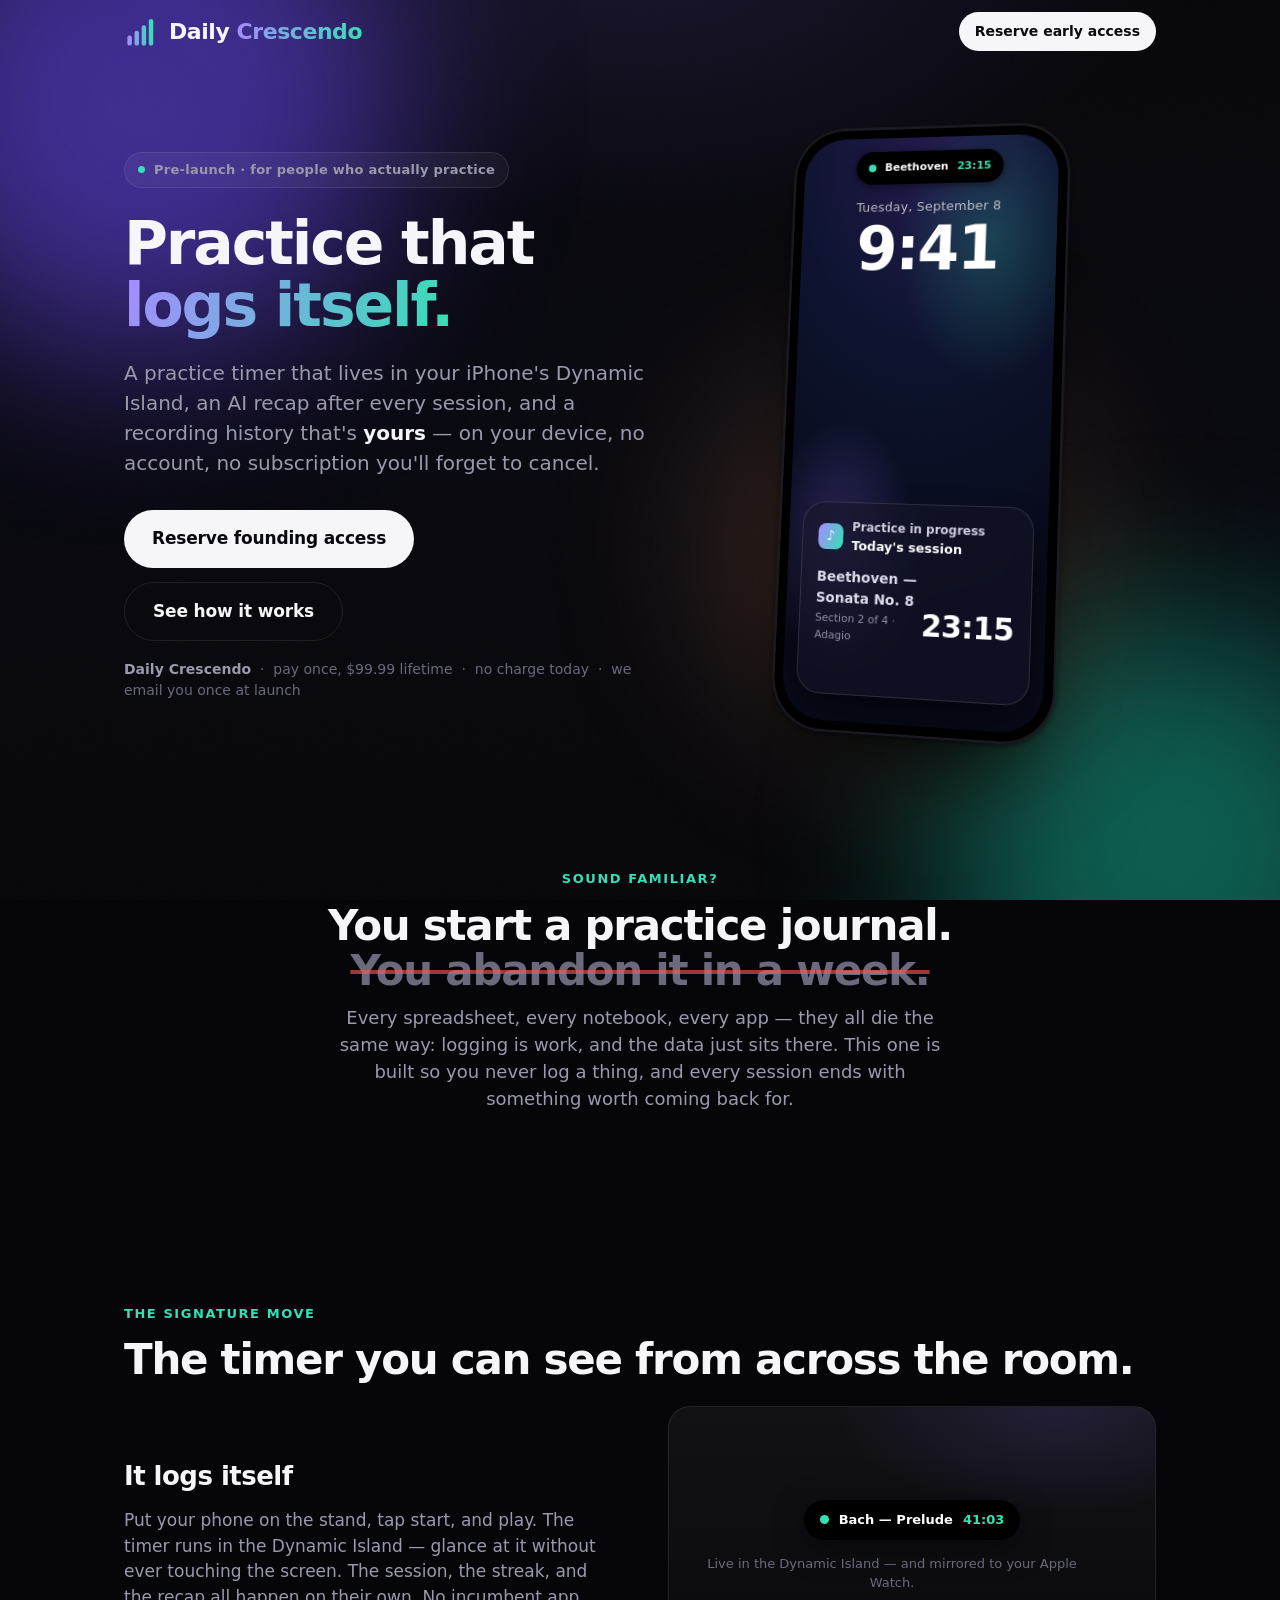
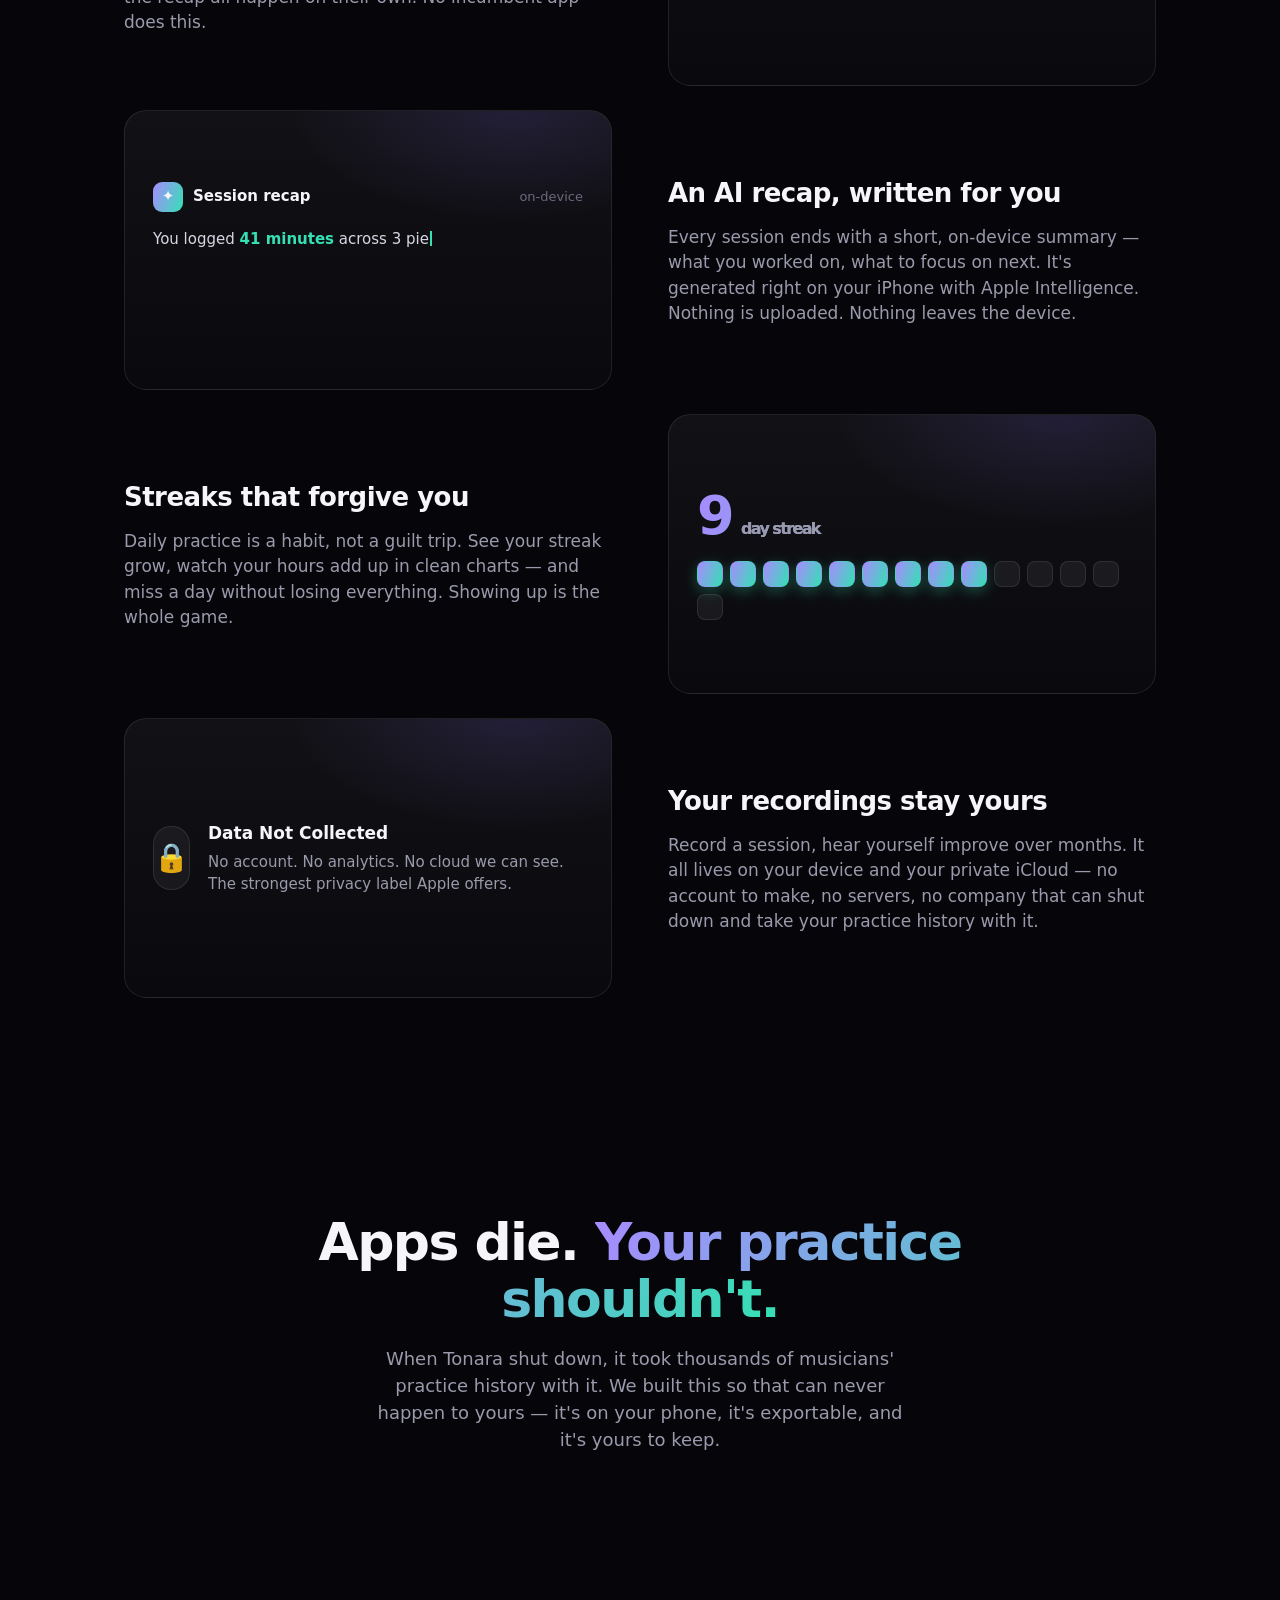
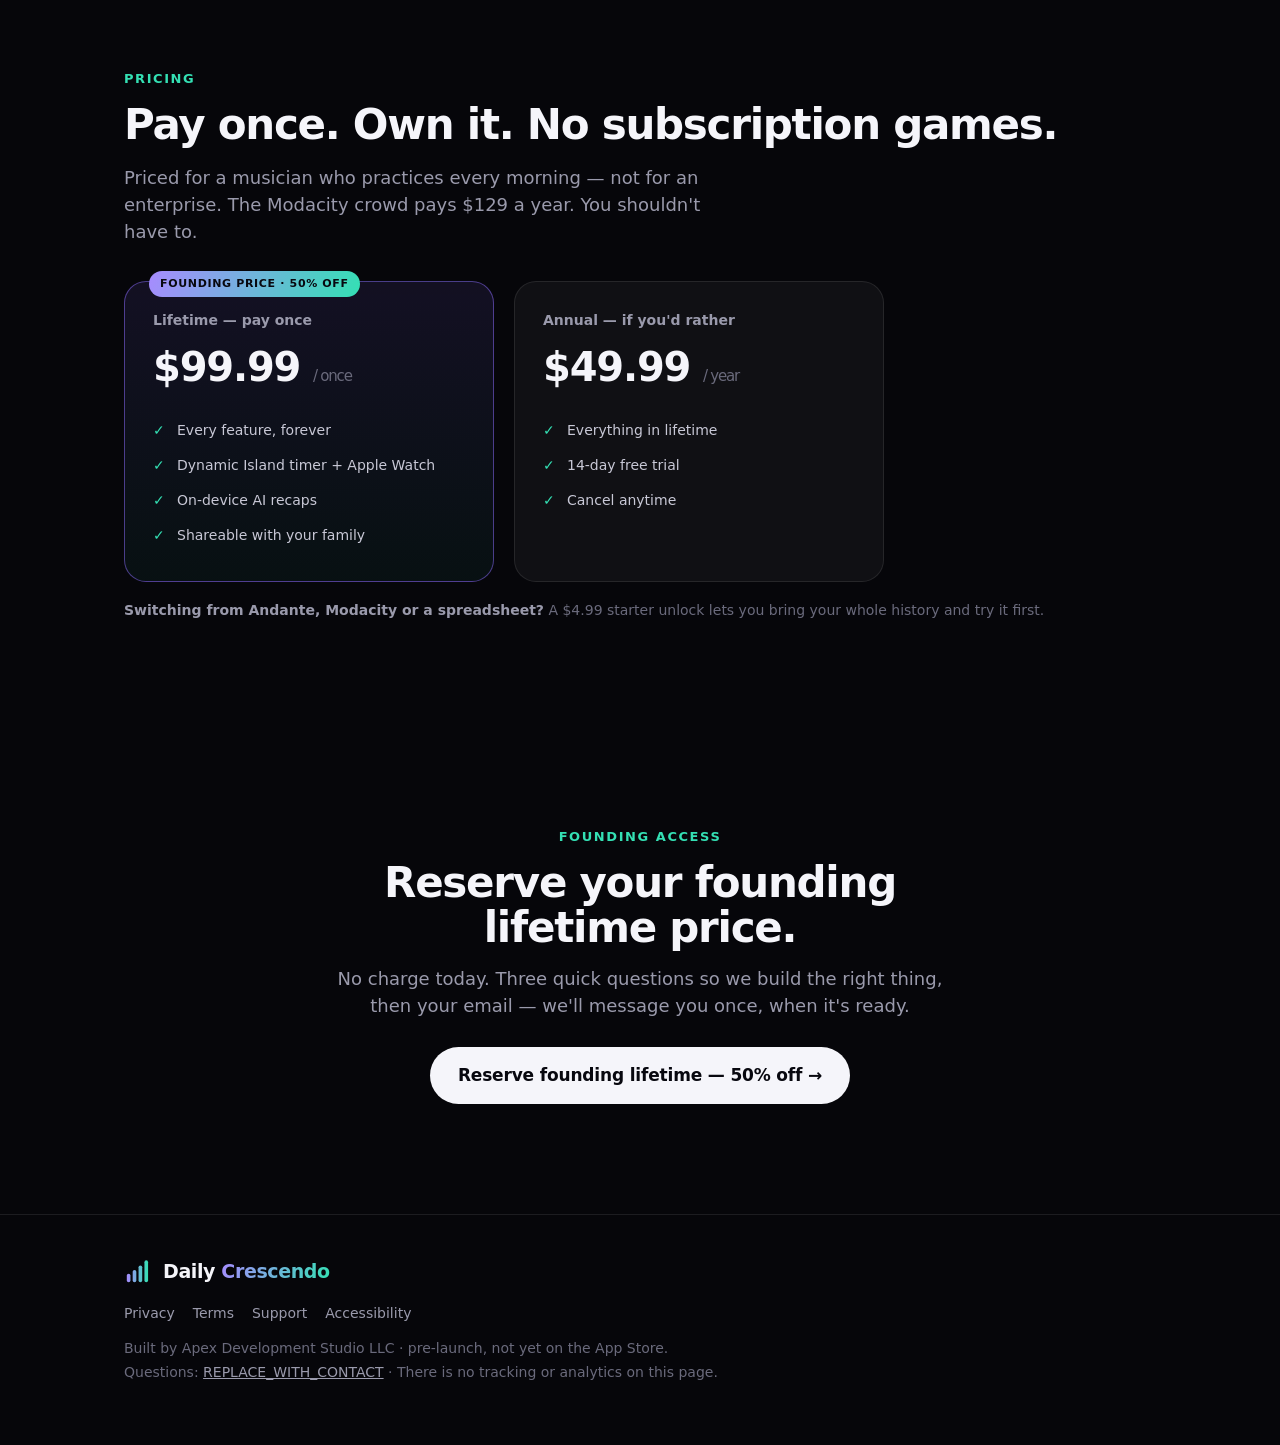
==== index.html @ 17102f93 "design: award-grade logo — gradient crescendo-bars mark + statement wordmark Replaces the placeholde" ====
<!doctype html>
<html lang="en">
<head>
<meta charset="utf-8">
<meta name="viewport" content="width=device-width,initial-scale=1,viewport-fit=cover">
<title>Daily Crescendo — practice that logs itself</title>
<meta name="description" content="A music practice tracker with a timer that lives in the Dynamic Island, an AI recap of every session, and a recording history that stays on your device. Pay once. No subscription.">
<meta name="color-scheme" content="dark">
<link rel="icon" href="favicon.svg" type="image/svg+xml">
<!-- social share previews (Reddit / iMessage / X / email) -->
<meta property="og:type" content="website">
<meta property="og:title" content="Daily Crescendo — practice that logs itself">
<meta property="og:description" content="A music practice journal for iPhone: a timer that lives in the Dynamic Island, an AI recap of every session, and a recording history that stays on your device. Pay once.">
<meta property="og:image" content="https://dailycrescendo.com/og-image.png">
<meta property="og:url" content="https://dailycrescendo.com/">
<meta name="twitter:card" content="summary_large_image">
<meta name="twitter:title" content="Daily Crescendo — practice that logs itself">
<meta name="twitter:description" content="Timer in the Dynamic Island, on-device AI recaps, and your practice history stays yours. A music practice journal for iPhone.">
<meta name="twitter:image" content="https://dailycrescendo.com/og-image.png">
<style>
  :root{
    --bg:#06060a; --bg2:#0b0b13; --ink:#f5f5fa; --muted:#9a9aac; --faint:#6a6a7c;
    --line:rgba(255,255,255,.09); --card:rgba(255,255,255,.045);
    --violet:#8b6cff; --mint:#34e0b4; --warm:#ffb86b;
    --grad:linear-gradient(110deg,#a78bff 0%,#34e0b4 100%);
    --maxw:1080px; --r:22px;
  }
  *{box-sizing:border-box;margin:0;padding:0}
  html{scroll-behavior:smooth;-webkit-text-size-adjust:100%}
  body{
    font-family:-apple-system,BlinkMacSystemFont,"SF Pro Display",system-ui,sans-serif;
    color:var(--ink);background:var(--bg);line-height:1.5;overflow-x:hidden;
    -webkit-font-smoothing:antialiased;text-rendering:optimizeLegibility;
  }
  /* ---- ambient aurora background ---- */
  .aurora{position:fixed;inset:0;z-index:-2;overflow:hidden;background:
    radial-gradient(60% 50% at 50% -10%,rgba(139,108,255,.16),transparent 70%),
    linear-gradient(180deg,#06060a,#08080f 40%,#06060a)}
  .blob{position:absolute;border-radius:50%;filter:blur(90px);opacity:.55;will-change:transform}
  .b1{width:520px;height:520px;background:#6d4bff;top:-160px;left:-120px;animation:drift1 24s ease-in-out infinite}
  .b2{width:460px;height:460px;background:#11a589;bottom:-180px;right:-120px;animation:drift2 28s ease-in-out infinite}
  .b3{width:380px;height:380px;background:#ff9d5c;top:40%;left:55%;opacity:.18;animation:drift3 32s ease-in-out infinite}
  @keyframes drift1{50%{transform:translate(80px,60px) scale(1.1)}}
  @keyframes drift2{50%{transform:translate(-70px,-50px) scale(1.08)}}
  @keyframes drift3{50%{transform:translate(-60px,40px) scale(.92)}}
  .grain{position:fixed;inset:0;z-index:-1;opacity:.035;pointer-events:none;
    background-image:url("data:image/svg+xml,%3Csvg xmlns='http://www.w3.org/2000/svg' width='120' height='120'%3E%3Cfilter id='n'%3E%3CfeTurbulence type='fractalNoise' baseFrequency='.9' numOctaves='2'/%3E%3C/filter%3E%3Crect width='100%25' height='100%25' filter='url(%23n)'/%3E%3C/svg%3E")}

  .wrap{max-width:var(--maxw);margin:0 auto;padding:0 24px}

  /* ---- sticky header ---- */
  header{position:fixed;top:0;left:0;right:0;z-index:50;transition:.4s ease;
    background:transparent;border-bottom:1px solid transparent}
  header.show{background:rgba(8,8,14,.7);backdrop-filter:blur(18px) saturate(140%);
    -webkit-backdrop-filter:blur(18px) saturate(140%);border-bottom:1px solid var(--line)}
  header .bar{max-width:var(--maxw);margin:0 auto;padding:12px 24px;display:flex;align-items:center;justify-content:space-between}
  .word{font-weight:700;letter-spacing:-.02em;font-size:22px;display:flex;align-items:center;gap:11px;color:var(--ink);text-decoration:none}
  .word .mk{width:34px;height:34px;background:url(logo-mark.svg) center/contain no-repeat;display:inline-block;flex:0 0 auto}
  .word .wt{white-space:nowrap}
  .word .g{background:var(--grad);-webkit-background-clip:text;background-clip:text;color:transparent}
  .minicta{font-size:14px;font-weight:620;color:#0a0a0f;background:var(--ink);padding:9px 16px;border-radius:980px;text-decoration:none;transition:.2s}
  .minicta:hover{transform:translateY(-1px);box-shadow:0 8px 24px rgba(255,255,255,.12)}

  /* ---- hero ---- */
  .hero{padding:120px 0 40px;position:relative}
  .hero .grid{display:grid;grid-template-columns:1.05fr .95fr;gap:40px;align-items:center}
  .eyebrow{display:inline-flex;align-items:center;gap:9px;font-size:13px;font-weight:600;letter-spacing:.02em;
    color:var(--muted);border:1px solid var(--line);padding:7px 13px;border-radius:980px;background:var(--card);margin-bottom:24px}
  .eyebrow .live{width:7px;height:7px;border-radius:50%;background:var(--mint);box-shadow:0 0 0 0 rgba(52,224,180,.6);animation:pulse 2.4s infinite}
  @keyframes pulse{0%{box-shadow:0 0 0 0 rgba(52,224,180,.5)}70%{box-shadow:0 0 0 8px rgba(52,224,180,0)}100%{box-shadow:0 0 0 0 rgba(52,224,180,0)}}
  h1{font-size:clamp(38px,5.4vw,60px);line-height:1.04;letter-spacing:-.035em;font-weight:720;margin-bottom:22px}
  h1 .g{background:var(--grad);-webkit-background-clip:text;background-clip:text;color:transparent}
  .lede{font-size:clamp(17px,2vw,20px);color:var(--muted);max-width:30em;margin-bottom:32px}
  .lede em{color:var(--ink);font-style:normal;font-weight:600}
  .ctas{display:flex;gap:14px;flex-wrap:wrap;align-items:center}
  .btn{font:inherit;font-size:17px;font-weight:640;letter-spacing:-.01em;cursor:pointer;border:0;border-radius:980px;
    padding:16px 28px;text-decoration:none;display:inline-flex;align-items:center;gap:9px;transition:.22s cubic-bezier(.2,.7,.3,1)}
  .btn.primary{color:#08080f;background:var(--ink);position:relative;overflow:hidden}
  .btn.primary:after{content:"";position:absolute;inset:0;background:var(--grad);opacity:0;transition:.25s}
  .btn.primary span{position:relative;z-index:1}
  .btn.primary:hover{transform:translateY(-2px);box-shadow:0 16px 40px rgba(139,108,255,.35)}
  .btn.primary:hover:after{opacity:1}
  .btn.ghost{color:var(--ink);background:transparent;border:1px solid var(--line)}
  .btn.ghost:hover{background:var(--card);transform:translateY(-2px)}
  .reassure{margin-top:18px;font-size:14px;color:var(--faint)}
  .reassure b{color:var(--muted);font-weight:600}

  /* ---- iPhone hero device ---- */
  .stage{display:flex;justify-content:center;perspective:1400px}
  .phone{position:relative;width:286px;aspect-ratio:9/19.3;background:#000;border-radius:52px;
    padding:11px;box-shadow:0 2px 6px rgba(0,0,0,.6),0 50px 90px -30px rgba(0,0,0,.85),0 0 0 1px rgba(255,255,255,.06),inset 0 0 0 2px #1a1a22;
    transform:rotateY(-13deg) rotateX(5deg) rotateZ(1deg);transform-style:preserve-3d;
    animation:floaty 7s ease-in-out infinite}
  @keyframes floaty{50%{transform:rotateY(-9deg) rotateX(4deg) translateY(-12px)}}
  .screen{position:relative;width:100%;height:100%;border-radius:42px;overflow:hidden;
    background:radial-gradient(120% 80% at 50% 0%,#241a4d 0%,#0e1430 45%,#070a18 100%)}
  .screen:before{content:"";position:absolute;inset:0;background:
    radial-gradient(60% 40% at 75% 18%,rgba(52,224,180,.22),transparent 60%),
    radial-gradient(50% 35% at 20% 70%,rgba(139,108,255,.28),transparent 60%)}
  /* dynamic island */
  .island{position:absolute;top:14px;left:50%;transform:translateX(-50%);z-index:6;
    background:#000;border-radius:22px;height:34px;display:flex;align-items:center;gap:9px;
    padding:0 13px;min-width:128px;box-shadow:0 2px 10px rgba(0,0,0,.5);animation:islandbreathe 5s ease-in-out infinite}
  @keyframes islandbreathe{50%{min-width:150px}}
  .island .rec{width:8px;height:8px;border-radius:50%;background:var(--mint);animation:blink 1.6s infinite}
  @keyframes blink{50%{opacity:.25}}
  .island .pc{font-size:11px;color:#fff;font-weight:600;white-space:nowrap;overflow:hidden;max-width:78px;text-overflow:ellipsis}
  .island .tm{font-size:11px;color:var(--mint);font-weight:680;font-variant-numeric:tabular-nums;margin-left:auto}
  /* lock-screen clock */
  .lock{position:relative;z-index:2;padding:62px 22px 0;text-align:center;color:#fff}
  .lock .day{font-size:13px;opacity:.7;letter-spacing:.02em}
  .lock .clk{font-size:62px;font-weight:600;letter-spacing:-.03em;line-height:1;font-variant-numeric:tabular-nums;margin-top:2px}
  /* live activity card */
  .la{position:absolute;left:14px;right:14px;bottom:26px;z-index:4;border-radius:24px;padding:15px 16px;
    background:rgba(20,22,40,.62);backdrop-filter:blur(14px);-webkit-backdrop-filter:blur(14px);
    border:1px solid rgba(255,255,255,.12);box-shadow:0 18px 40px -12px rgba(0,0,0,.7)}
  .la .top{display:flex;align-items:center;gap:9px;margin-bottom:12px}
  .la .ic{width:26px;height:26px;border-radius:8px;background:var(--grad);display:flex;align-items:center;justify-content:center;font-size:14px}
  .la .lbl{font-size:12px;color:#cfcfe0;font-weight:600}
  .la .lbl b{color:#fff;display:block;font-size:13px}
  .la .big{display:flex;align-items:flex-end;justify-content:space-between}
  .la .piece{font-size:14px;color:#dcdcec;font-weight:600}
  .la .piece span{display:block;font-size:11px;color:#8f8fa6;font-weight:500;margin-top:2px}
  .la .time{font-size:30px;font-weight:680;color:#fff;font-variant-numeric:tabular-nums;letter-spacing:-.02em}
  .la .wave{display:flex;align-items:flex-end;gap:3px;height:22px;margin-top:12px}
  .la .wave i{flex:1;background:linear-gradient(180deg,var(--mint),rgba(52,224,180,.3));border-radius:2px;animation:eq 1.1s ease-in-out infinite}
  @keyframes eq{0%,100%{height:20%}50%{height:100%}}

  /* ---- section scaffolding ---- */
  section{position:relative;padding:96px 0}
  .kick{font-size:13px;font-weight:680;letter-spacing:.12em;text-transform:uppercase;color:var(--mint);margin-bottom:14px}
  h2{font-size:clamp(28px,3.6vw,42px);line-height:1.08;letter-spacing:-.03em;font-weight:700;margin-bottom:16px}
  .sub{font-size:18px;color:var(--muted);max-width:34em}
  .reveal{opacity:0;transform:translateY(28px);transition:opacity .8s cubic-bezier(.2,.7,.3,1),transform .8s cubic-bezier(.2,.7,.3,1)}
  .reveal.in{opacity:1;transform:none}

  /* problem strip */
  .prob{text-align:center}
  .prob h2{max-width:16em;margin:0 auto 10px}
  .prob .strike{color:var(--faint);text-decoration:line-through;text-decoration-color:rgba(255,90,90,.6)}

  /* feature rows */
  .feat{display:grid;grid-template-columns:1fr 1fr;gap:56px;align-items:center;margin-top:24px}
  .feat.rev{direction:rtl}.feat.rev>*{direction:ltr}
  .feat h3{font-size:26px;letter-spacing:-.02em;font-weight:680;margin-bottom:12px}
  .feat p{color:var(--muted);font-size:17px;max-width:30em}
  .panel{border:1px solid var(--line);border-radius:var(--r);background:linear-gradient(180deg,rgba(255,255,255,.05),rgba(255,255,255,.02));
    padding:28px;min-height:280px;display:flex;flex-direction:column;justify-content:center;position:relative;overflow:hidden}
  .panel:before{content:"";position:absolute;inset:0;background:radial-gradient(70% 60% at 80% 0%,rgba(139,108,255,.14),transparent 65%)}

  /* AI recap card (self-writing) */
  .recap{position:relative;z-index:1}
  .recap .h{display:flex;align-items:center;gap:10px;margin-bottom:16px}
  .recap .h .ai{width:30px;height:30px;border-radius:9px;background:var(--grad);display:flex;align-items:center;justify-content:center;font-size:15px}
  .recap .h b{font-size:15px}.recap .h em{font-style:normal;color:var(--faint);font-size:13px;margin-left:auto}
  .recap .row{font-size:15px;color:#d7d7e4;margin:9px 0;min-height:1.4em}
  .recap .row .t{color:var(--mint);font-weight:600}
  .cursor{display:inline-block;width:2px;height:1em;background:var(--mint);margin-left:1px;vertical-align:-2px;animation:cur .9s steps(2) infinite}
  @keyframes cur{50%{opacity:0}}

  /* streak dots */
  .streak{display:flex;flex-direction:column;gap:18px;position:relative;z-index:1}
  .streak .num{font-size:54px;font-weight:740;letter-spacing:-.03em;line-height:1;background:var(--grad);-webkit-background-clip:text;background-clip:text;color:transparent}
  .streak .num small{font-size:16px;font-weight:600;color:var(--muted);-webkit-text-fill-color:var(--muted);margin-left:8px}
  .dots{display:flex;gap:7px;flex-wrap:wrap}
  .dots i{width:26px;height:26px;border-radius:8px;background:rgba(255,255,255,.06);border:1px solid var(--line);transition:.5s}
  .dots i.on{background:var(--grad);border-color:transparent;box-shadow:0 4px 14px rgba(52,224,180,.3)}

  /* privacy panel */
  .priv{display:flex;align-items:center;gap:18px;position:relative;z-index:1}
  .priv .lock{position:static;padding:0;width:64px;height:64px;border-radius:18px;background:rgba(255,255,255,.05);border:1px solid var(--line);display:flex;align-items:center;justify-content:center;font-size:28px;text-align:center}
  .priv b{font-size:17px}.priv span{display:block;color:var(--muted);font-size:15px;margin-top:4px}

  /* trust beat */
  .trust{text-align:center;padding:120px 0}
  .trust h2{font-size:clamp(30px,4.5vw,52px);max-width:14em;margin:0 auto 18px}
  .trust .g{background:var(--grad);-webkit-background-clip:text;background-clip:text;color:transparent}
  .trust p{color:var(--muted);max-width:30em;margin:0 auto;font-size:18px}

  /* pricing */
  .price-wrap{display:grid;grid-template-columns:1fr 1fr;gap:20px;margin-top:36px;max-width:760px}
  .pcard{border:1px solid var(--line);border-radius:var(--r);padding:28px;background:var(--card);position:relative;transition:.3s}
  .pcard:hover{transform:translateY(-4px);border-color:rgba(255,255,255,.18)}
  .pcard.feature{border-color:rgba(139,108,255,.5);background:linear-gradient(180deg,rgba(139,108,255,.1),rgba(52,224,180,.05))}
  .pcard .tag{position:absolute;top:-11px;left:24px;font-size:11px;font-weight:700;letter-spacing:.06em;text-transform:uppercase;color:#08080f;background:var(--grad);padding:5px 11px;border-radius:980px}
  .pcard .pname{font-size:14px;color:var(--muted);font-weight:600}
  .pcard .amt{font-size:40px;font-weight:740;letter-spacing:-.03em;margin:6px 0 2px}
  .pcard .amt small{font-size:15px;color:var(--faint);font-weight:500}
  .pcard ul{list-style:none;margin:16px 0 0}
  .pcard li{font-size:14px;color:#c8c8d6;padding:7px 0 7px 24px;position:relative}
  .pcard li:before{content:"✓";position:absolute;left:0;color:var(--mint);font-weight:800}
  .switch-note{margin-top:18px;font-size:14px;color:var(--faint)}
  .switch-note b{color:var(--muted);font-weight:600}

  /* reserve / form */
  .reserve{text-align:center;padding:110px 0}
  .reserve h2{max-width:16em;margin:0 auto 14px}
  .reserve .sub{margin:0 auto 28px}
  form{display:none;max-width:460px;margin:8px auto 0;text-align:left;background:var(--card);
    border:1px solid var(--line);border-radius:var(--r);padding:26px;backdrop-filter:blur(10px)}
  form.show{display:block;animation:rise .4s cubic-bezier(.2,.7,.3,1)}
  @keyframes rise{from{opacity:0;transform:translateY(14px)}to{opacity:1;transform:none}}
  .thanks{display:none;max-width:460px;margin:8px auto 0;text-align:center;background:linear-gradient(180deg,rgba(139,108,255,.12),rgba(52,224,180,.06));
    border:1px solid rgba(139,108,255,.4);border-radius:var(--r);padding:34px 26px;animation:rise .4s cubic-bezier(.2,.7,.3,1)}
  .thanks.show{display:block}
  .thanks .chk{width:54px;height:54px;border-radius:50%;background:var(--grad);display:flex;align-items:center;justify-content:center;
    font-size:27px;color:#08080f;margin:0 auto 16px}
  .thanks h3{font-size:22px;letter-spacing:-.01em;margin-bottom:8px}
  .thanks p{color:var(--muted);font-size:15px;max-width:32ch;margin:0 auto}
  .formerr{color:#ff8b8b;font-size:14px;margin-top:12px;display:none}
  .formerr.show{display:block}
  form h3{font-size:20px;letter-spacing:-.01em;margin-bottom:4px}
  form .lead{color:var(--muted);font-size:14px;margin-bottom:8px}
  label{display:block;margin:16px 0 7px;font-weight:620;font-size:14px}
  input,select,textarea{width:100%;padding:13px;border:1px solid rgba(255,255,255,.14);border-radius:12px;
    font:inherit;font-size:15px;background:rgba(0,0,0,.25);color:var(--ink);transition:.2s}
  input:focus,select:focus,textarea:focus{outline:0;border-color:var(--mint);box-shadow:0 0 0 3px rgba(52,224,180,.15)}
  select option{background:#11111a}
  textarea{resize:vertical}

  footer{border-top:1px solid var(--line);padding:40px 0 60px;color:var(--faint);font-size:14px;line-height:1.7}
  footer .word{margin-bottom:14px;font-size:19px}
  footer .word .mk{width:28px;height:28px}
  .flinks{display:flex;gap:18px;flex-wrap:wrap;margin-bottom:12px}
  .flinks a{color:var(--muted);text-decoration:none;transition:.2s}
  .flinks a:hover{color:var(--ink)}
  footer a{color:var(--muted)}

  /* responsive */
  @media(max-width:840px){
    .hero{padding:104px 0 20px}
    .hero .grid{grid-template-columns:1fr;gap:48px}
    .stage{order:-1}
    .feat{grid-template-columns:1fr;gap:28px}
    .feat.rev{direction:ltr}
    .price-wrap{grid-template-columns:1fr}
    section{padding:72px 0}
  }
  @media(prefers-reduced-motion:reduce){
    *{animation:none!important;scroll-behavior:auto}
    .reveal{opacity:1;transform:none}
  }
</style>
</head>
<body>
<div class="aurora"><div class="blob b1"></div><div class="blob b2"></div><div class="blob b3"></div></div>
<div class="grain"></div>

<header id="hdr"><div class="bar">
  <div class="word"><span class="mk"></span><span class="wt">Daily <span class="g">Crescendo</span></span></div>
  <a class="minicta" href="#reserve">Reserve early access</a>
</div></header>

<!-- ============ HERO ============ -->
<section class="hero"><div class="wrap"><div class="grid">
  <div class="copy">
    <div class="eyebrow"><span class="live"></span> Pre-launch · for people who actually practice</div>
    <h1>Practice that <span class="g">logs itself.</span></h1>
    <p class="lede">A practice timer that lives in your iPhone's Dynamic Island, an AI recap after every session, and a recording history that's <em>yours</em> — on your device, no account, no subscription you'll forget to cancel.</p>
    <div class="ctas">
      <a class="btn primary" href="#reserve"><span>Reserve founding access</span></a>
      <a class="btn ghost" href="#how">See how it works</a>
    </div>
    <p class="reassure"><b>Daily Crescendo</b> &nbsp;·&nbsp; pay once, $99.99 lifetime &nbsp;·&nbsp; no charge today &nbsp;·&nbsp; we email you once at launch</p>
  </div>

  <div class="stage">
    <div class="phone"><div class="screen">
      <div class="island">
        <span class="rec"></span>
        <span class="pc">Beethoven</span>
        <span class="tm" id="islandTime">23:14</span>
      </div>
      <div class="lock">
        <div class="day">Tuesday, September 8</div>
        <div class="clk">9:41</div>
      </div>
      <div class="la">
        <div class="top">
          <div class="ic">♪</div>
          <div class="lbl">Practice in progress<b>Today's session</b></div>
        </div>
        <div class="big">
          <div class="piece">Beethoven — Sonata No. 8<span>Section 2 of 4 · Adagio</span></div>
          <div class="time" id="laTime">23:14</div>
        </div>
        <div class="wave">
          <i style="animation-delay:0s"></i><i style="animation-delay:.1s"></i><i style="animation-delay:.25s"></i>
          <i style="animation-delay:.15s"></i><i style="animation-delay:.3s"></i><i style="animation-delay:.05s"></i>
          <i style="animation-delay:.2s"></i><i style="animation-delay:.35s"></i><i style="animation-delay:.12s"></i>
          <i style="animation-delay:.28s"></i><i style="animation-delay:.08s"></i><i style="animation-delay:.22s"></i>
        </div>
      </div>
    </div></div>
  </div>
</div></div></section>

<!-- ============ PROBLEM ============ -->
<section class="prob"><div class="wrap reveal">
  <div class="kick">Sound familiar?</div>
  <h2>You start a practice journal. <span class="strike">You abandon it in a week.</span></h2>
  <p class="sub" style="margin:0 auto">Every spreadsheet, every notebook, every app — they all die the same way: logging is work, and the data just sits there. This one is built so you never log a thing, and every session ends with something worth coming back for.</p>
</div></section>

<!-- ============ HOW / FEATURES ============ -->
<section id="how"><div class="wrap">
  <div class="reveal"><div class="kick">The signature move</div>
    <h2>The timer you can see from across the room.</h2></div>

  <div class="feat reveal">
    <div>
      <h3>It logs itself</h3>
      <p>Put your phone on the stand, tap start, and play. The timer runs in the Dynamic Island — glance at it without ever touching the screen. The session, the streak, and the recap all happen on their own. No incumbent app does this.</p>
    </div>
    <div class="panel"><div style="position:relative;z-index:1;text-align:center">
      <div style="display:inline-flex;align-items:center;gap:10px;background:#000;border-radius:22px;height:40px;padding:0 16px;box-shadow:0 8px 30px rgba(0,0,0,.5)">
        <span style="width:9px;height:9px;border-radius:50%;background:var(--mint);animation:blink 1.6s infinite"></span>
        <span style="font-size:13px;color:#fff;font-weight:600">Bach — Prelude</span>
        <span style="font-size:13px;color:var(--mint);font-weight:700;font-variant-numeric:tabular-nums" id="featTime">41:02</span>
      </div>
      <p style="color:var(--faint);font-size:13px;margin-top:14px">Live in the Dynamic Island — and mirrored to your Apple Watch.</p>
    </div></div>
  </div>

  <div class="feat rev reveal">
    <div>
      <h3>An AI recap, written for you</h3>
      <p>Every session ends with a short, on-device summary — what you worked on, what to focus on next. It's generated right on your iPhone with Apple Intelligence. Nothing is uploaded. Nothing leaves the device.</p>
    </div>
    <div class="panel"><div class="recap">
      <div class="h"><span class="ai">✦</span><b>Session recap</b><em>on-device</em></div>
      <div class="row" data-type="You logged <span class='t'>41 minutes</span> across 3 pieces."></div>
      <div class="row" data-type="Strongest stretch: the Bach Prelude — your longest focused block this week."></div>
      <div class="row" data-type="Tomorrow: slow the Adagio transition that keeps tripping you up."></div>
    </div></div>
  </div>

  <div class="feat reveal">
    <div>
      <h3>Streaks that forgive you</h3>
      <p>Daily practice is a habit, not a guilt trip. See your streak grow, watch your hours add up in clean charts — and miss a day without losing everything. Showing up is the whole game.</p>
    </div>
    <div class="panel"><div class="streak">
      <div class="num" id="streakNum">0<small>day streak</small></div>
      <div class="dots" id="dots"></div>
    </div></div>
  </div>

  <div class="feat rev reveal">
    <div>
      <h3>Your recordings stay yours</h3>
      <p>Record a session, hear yourself improve over months. It all lives on your device and your private iCloud — no account to make, no servers, no company that can shut down and take your practice history with it.</p>
    </div>
    <div class="panel"><div class="priv">
      <div class="lock">🔒</div>
      <div>
        <b>Data Not Collected</b>
        <span>No account. No analytics. No cloud we can see. The strongest privacy label Apple offers.</span>
      </div>
    </div></div>
  </div>
</div></section>

<!-- ============ TRUST BEAT ============ -->
<section class="trust"><div class="wrap reveal">
  <h2>Apps die. <span class="g">Your practice shouldn't.</span></h2>
  <p>When Tonara shut down, it took thousands of musicians' practice history with it. We built this so that can never happen to yours — it's on your phone, it's exportable, and it's yours to keep.</p>
</div></section>

<!-- ============ PRICING ============ -->
<section id="pricing"><div class="wrap">
  <div class="reveal"><div class="kick">Pricing</div>
    <h2>Pay once. Own it. No subscription games.</h2>
    <p class="sub">Priced for a musician who practices every morning — not for an enterprise. The Modacity crowd pays $129 a year. You shouldn't have to.</p></div>

  <div class="price-wrap reveal">
    <div class="pcard feature">
      <span class="tag">Founding price · 50% off</span>
      <div class="pname">Lifetime — pay once</div>
      <div class="amt">$99.99 <small>/ once</small></div>
      <ul>
        <li>Every feature, forever</li>
        <li>Dynamic Island timer + Apple Watch</li>
        <li>On-device AI recaps</li>
        <li>Shareable with your family</li>
      </ul>
    </div>
    <div class="pcard">
      <div class="pname">Annual — if you'd rather</div>
      <div class="amt">$49.99 <small>/ year</small></div>
      <ul>
        <li>Everything in lifetime</li>
        <li>14-day free trial</li>
        <li>Cancel anytime</li>
      </ul>
    </div>
  </div>
  <p class="switch-note reveal"><b>Switching from Andante, Modacity or a spreadsheet?</b> A $4.99 starter unlock lets you bring your whole history and try it first.</p>
</div></section>

<!-- ============ RESERVE + FORM ============ -->
<section class="reserve" id="reserve"><div class="wrap reveal">
  <div class="kick">Founding access</div>
  <h2>Reserve your founding lifetime price.</h2>
  <p class="sub">No charge today. Three quick questions so we build the right thing, then your email — we'll message you once, when it's ready.</p>

  <a class="btn primary" id="open" style="cursor:pointer" onclick="openForm(this)"><span>Reserve founding lifetime — 50% off →</span></a>

  <form id="f" action="REPLACE_WITH_FORM_ENDPOINT" method="POST">
    <h3>Lock in your founding spot</h3>
    <p class="lead">Honest answers help most — "nothing, I'm happy with what I use" is a useful answer too.</p>

    <label>How do you track your practice today?</label>
    <select name="current_method" required>
      <option value="" disabled selected>Choose one…</option>
      <option>Andante</option><option>Modacity</option><option>Tunable</option>
      <option>A spreadsheet / Notion</option><option>Paper notebook or practice chart</option>
      <option>I don't really track it</option><option>Another app</option>
    </select>

    <label>How many days a week do you practice?</label>
    <select name="frequency" required>
      <option value="" disabled selected>Choose one…</option>
      <option>0–1</option><option>2–3</option><option>4–5</option><option>6–7</option>
    </select>

    <label>What would have to be true for you to switch from what you use now?</label>
    <textarea name="switch_reason" rows="3" placeholder="Be honest." required></textarea>

    <label>Are you a music teacher? (optional)</label>
    <select name="is_teacher">
      <option value="no" selected>No — I practice myself</option>
      <option value="yes">Yes — I teach and might want to see students' practice</option>
    </select>

    <label>Email — one message, at launch. Nothing else.</label>
    <input type="email" name="email" required placeholder="you@example.com">

    <input type="hidden" name="utm_source" value="REPLACE_PER_CHANNEL">
    <input type="hidden" name="variant" value="A_premium">
    <button class="btn primary" type="submit" style="width:100%;margin-top:22px;justify-content:center"><span>Lock in my founding price</span></button>
    <p class="formerr" id="formerr">Something went wrong — please email us and we'll add you by hand.</p>
  </form>

  <div class="thanks" id="thanks">
    <div class="chk">✓</div>
    <h3>You're on the list.</h3>
    <p>Your founding price is locked. We'll email you once — when it's ready. Nothing else.</p>
  </div>
</div></section>

<footer><div class="wrap">
  <div class="word"><span class="mk"></span><span class="wt">Daily <span class="g">Crescendo</span></span></div>
  <nav class="flinks">
    <a href="privacy.html">Privacy</a><a href="terms.html">Terms</a>
    <a href="support.html">Support</a><a href="accessibility.html">Accessibility</a>
  </nav>
  Built by Apex Development Studio LLC · pre-launch, not yet on the App Store.<br>
  Questions: <a href="mailto:REPLACE_WITH_CONTACT">REPLACE_WITH_CONTACT</a> · There is no tracking or analytics on this page.
</div></footer>

<script>
(function(){
  var reduce = window.matchMedia('(prefers-reduced-motion:reduce)').matches;

  // sticky header after hero
  var hdr = document.getElementById('hdr');
  window.addEventListener('scroll', function(){
    if(window.scrollY > 560) hdr.classList.add('show'); else hdr.classList.remove('show');
  }, {passive:true});

  // live ticking timers (hero island + LA + feature pill)
  var base = 23*60+14, fbase = 41*60+2;
  function fmt(s){var m=Math.floor(s/60);return (m)+':'+String(s%60).padStart(2,'0');}
  var iT=document.getElementById('islandTime'),lT=document.getElementById('laTime'),fT=document.getElementById('featTime');
  if(!reduce) setInterval(function(){
    base++; fbase++;
    if(iT)iT.textContent=fmt(base); if(lT)lT.textContent=fmt(base); if(fT)fT.textContent=fmt(fbase);
  },1000);

  // reveal on scroll
  var io=new IntersectionObserver(function(es){
    es.forEach(function(e){ if(e.isIntersecting){ e.target.classList.add('in'); trigger(e.target); io.unobserve(e.target);} });
  },{threshold:.18});
  document.querySelectorAll('.reveal').forEach(function(el){io.observe(el);});

  // streak fill + count, AI typing — triggered when their section reveals
  var firedStreak=false, firedRecap=false;
  function trigger(el){
    if(!firedStreak && el.querySelector && el.querySelector('#dots')){ firedStreak=true; fillStreak(); }
    if(!firedRecap && el.querySelector && el.querySelector('.recap')){ firedRecap=true; typeRecap(); }
  }
  function fillStreak(){
    var dots=document.getElementById('dots'), num=document.getElementById('streakNum');
    if(!dots) return; for(var i=0;i<14;i++){var d=document.createElement('i');dots.appendChild(d);}
    var els=dots.querySelectorAll('i'), n=0;
    if(reduce){ els.forEach(function(d){d.classList.add('on')}); num.innerHTML='14<small>day streak</small>'; return; }
    var t=setInterval(function(){ if(n>=els.length){clearInterval(t);return;} els[n].classList.add('on'); n++; num.innerHTML=n+'<small>day streak</small>'; },90);
  }
  function typeRecap(){
    var rows=document.querySelectorAll('.recap .row');
    if(reduce){ rows.forEach(function(r){r.innerHTML=r.dataset.type;}); return; }
    var ri=0;
    function nextRow(){
      if(ri>=rows.length) return;
      var row=rows[ri], html=row.dataset.type, i=0, cur=document.createElement('span'); cur.className='cursor';
      row.textContent=''; row.appendChild(cur);
      var t=setInterval(function(){
        i++;
        // type by character but keep simple span tags intact
        row.innerHTML=html.slice(0,i)+'<span class="cursor"></span>';
        if(i>=html.length){ clearInterval(t); row.innerHTML=html; ri++; setTimeout(nextRow,260); }
      },16);
    }
    nextRow();
  }

  window.openForm=function(btn){
    var f=document.getElementById('f'); f.classList.add('show'); btn.style.display='none';
    location.hash='#reserve'; f.querySelector('select').focus();
  };

  // graceful AJAX submit → inline "you're on the list" confirmation
  var form=document.getElementById('f');
  function showThanks(){ form.classList.remove('show'); form.style.display='none'; document.getElementById('thanks').classList.add('show'); }
  form.addEventListener('submit', function(e){
    e.preventDefault();
    var btn=form.querySelector('button[type=submit]'), err=document.getElementById('formerr');
    err.classList.remove('show');
    // not wired to a real endpoint yet → confirm optimistically so the flow is demoable
    if(form.action.indexOf('REPLACE')>-1){ showThanks(); return; }
    btn.disabled=true; btn.querySelector('span').textContent='Reserving…';
    fetch(form.action,{method:'POST',body:new FormData(form),headers:{'Accept':'application/json'}})
      .then(function(r){ if(r.ok){ showThanks(); } else { throw new Error(); } })
      .catch(function(){ btn.disabled=false; btn.querySelector('span').textContent='Lock in my founding price'; err.classList.add('show'); });
  });
})();
</script>
</body>
</html>
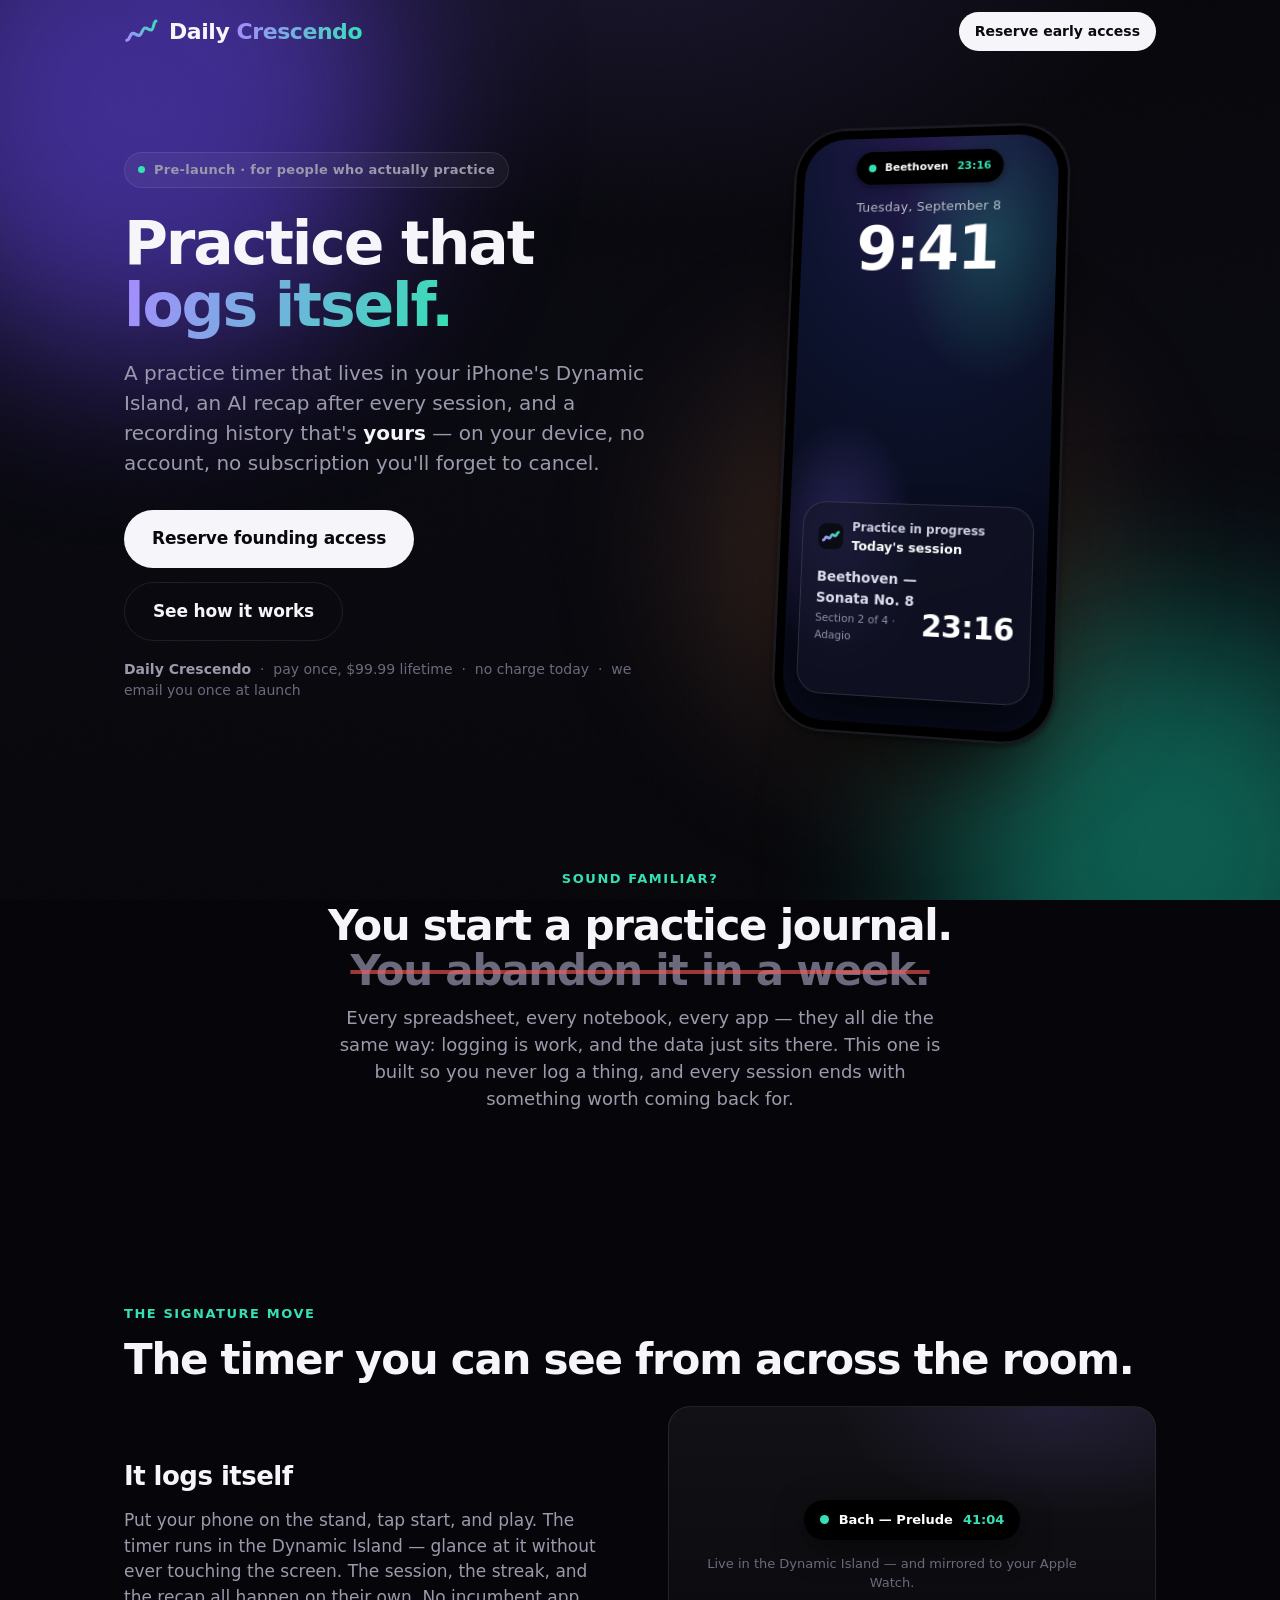
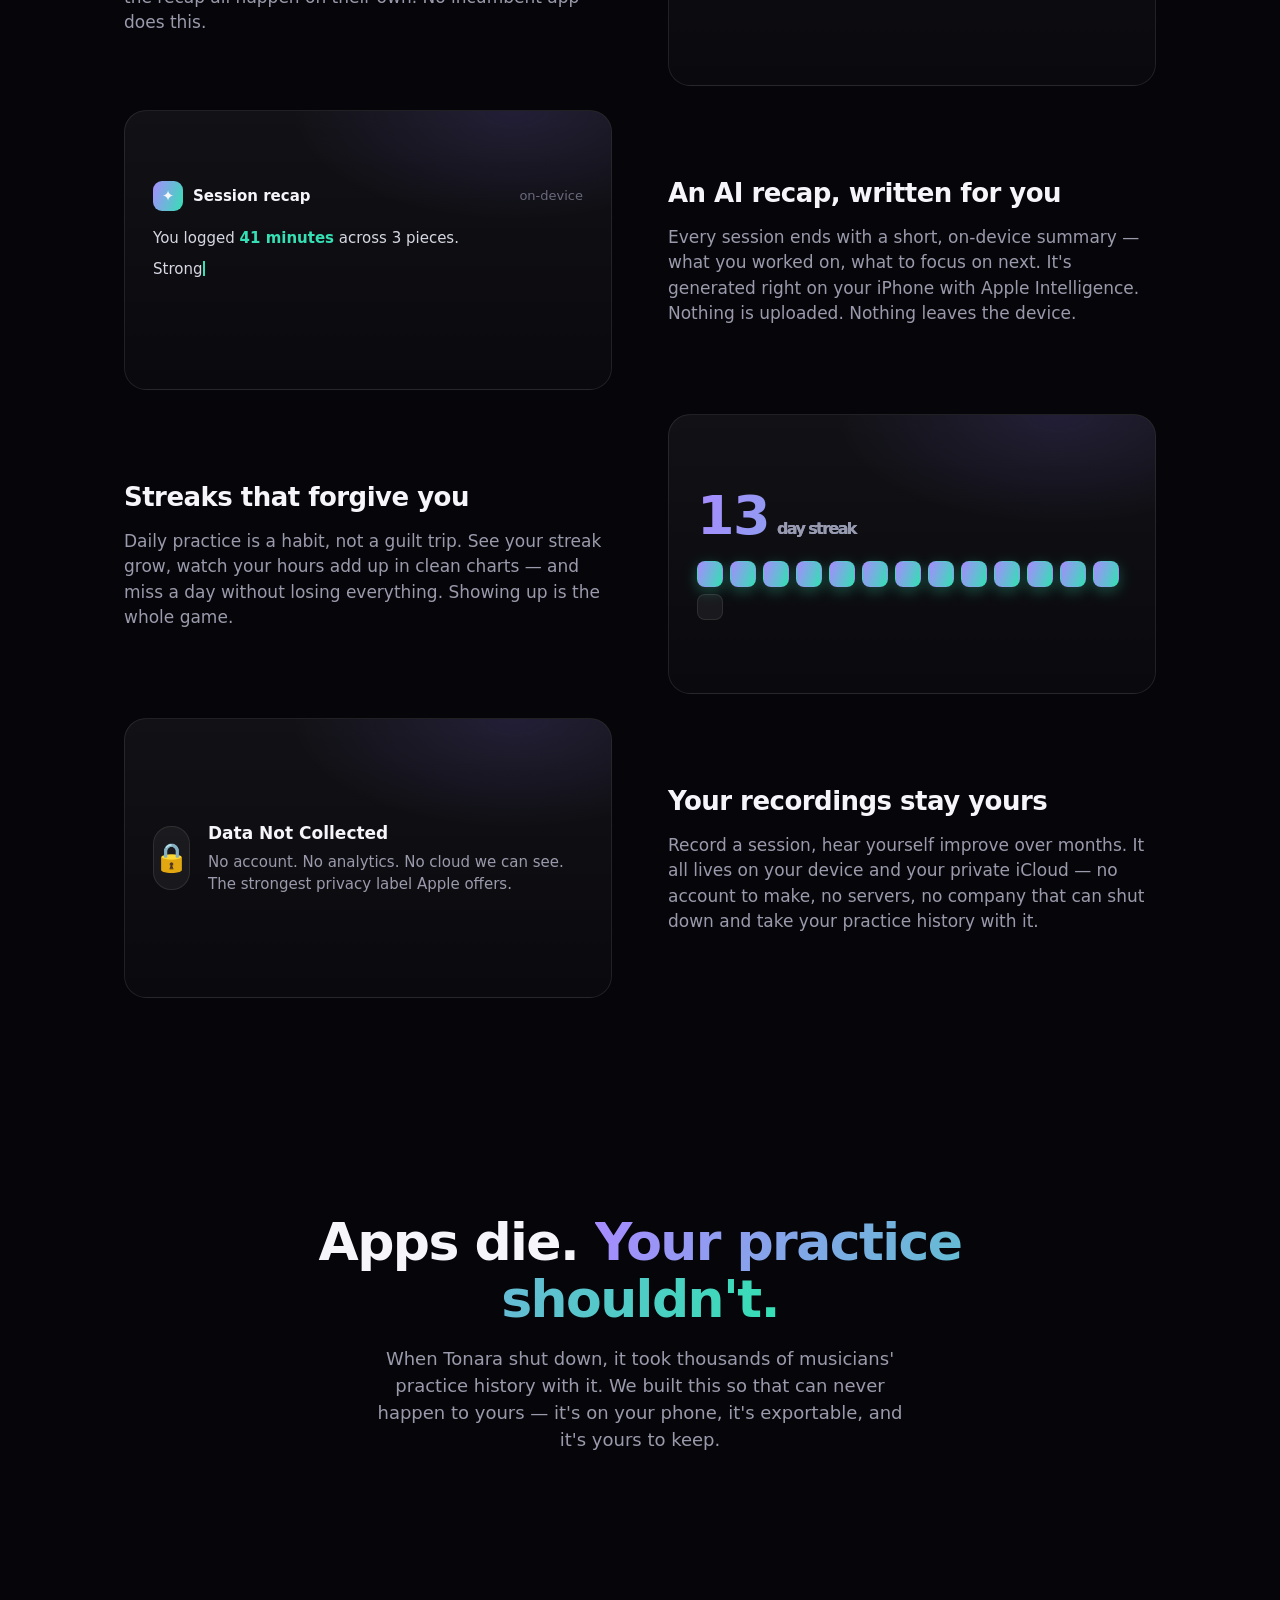
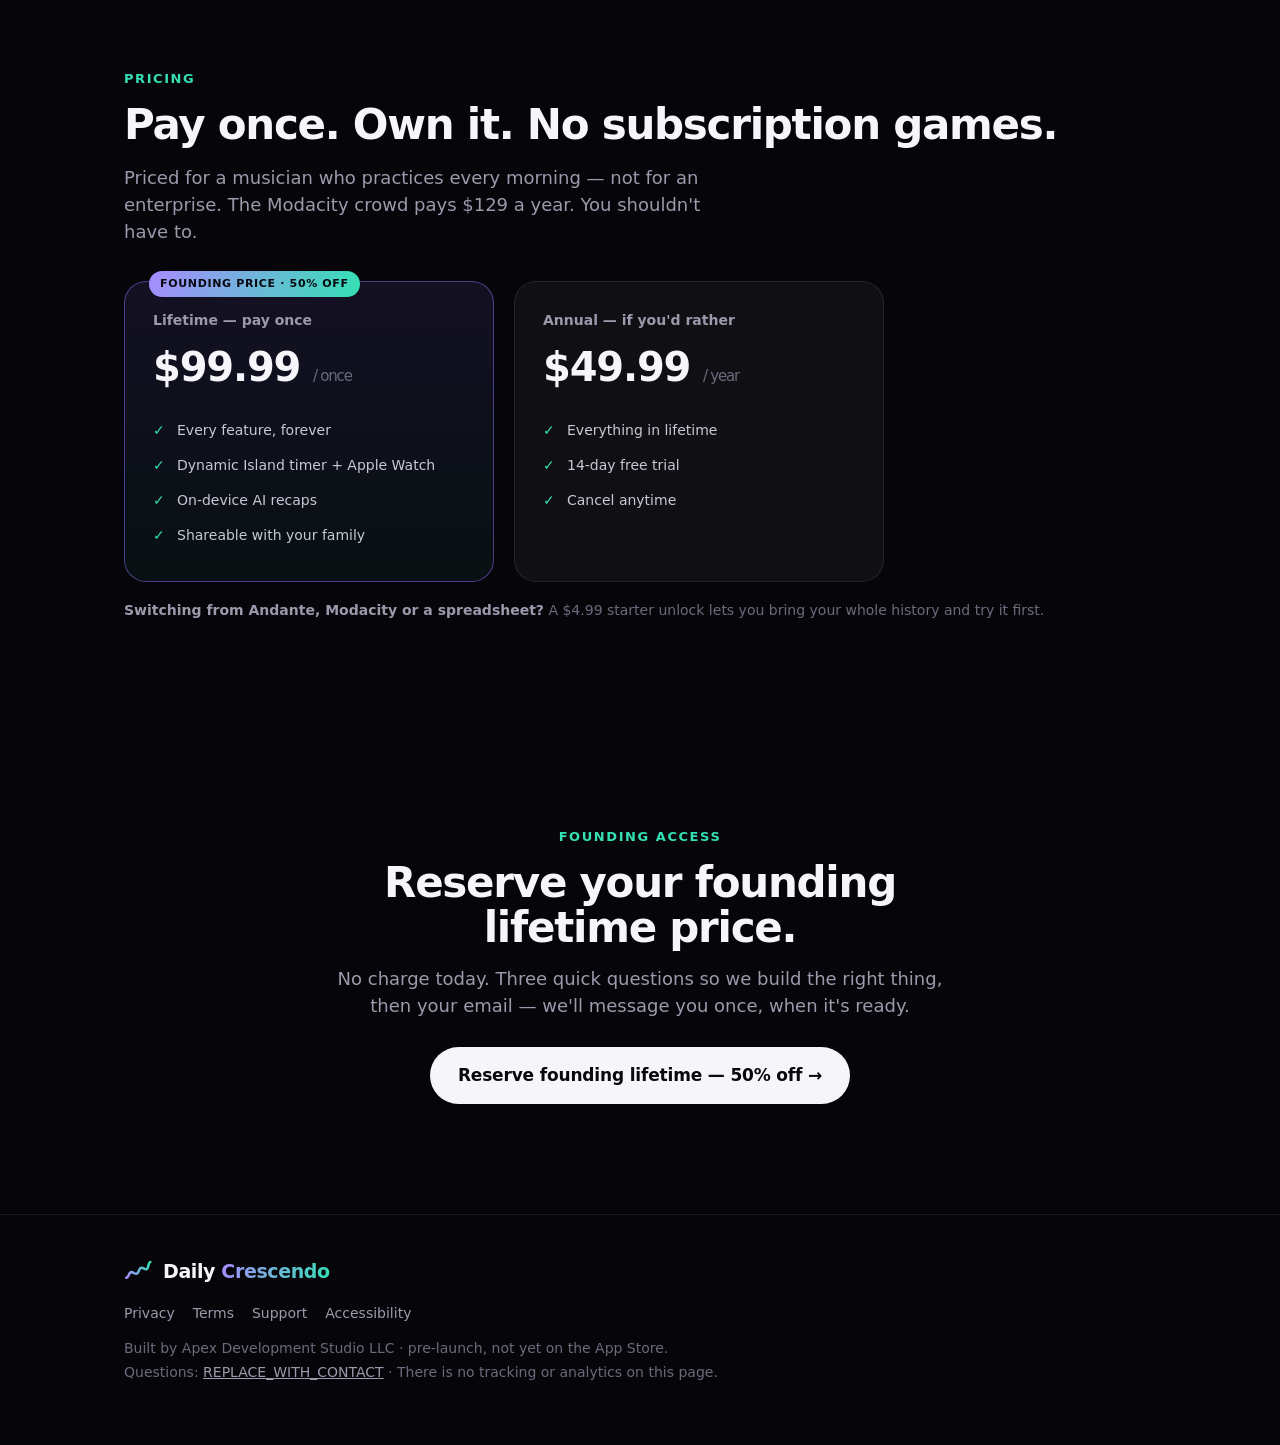
==== commit 01b59f0e: "design: finalize logo — climbing Swell Wave mark (plain round cap) Replaces the rising-bars mark (re" ====
--- a/index.html
+++ b/index.html
@@ -115,7 +115,7 @@
     background:rgba(20,22,40,.62);backdrop-filter:blur(14px);-webkit-backdrop-filter:blur(14px);
     border:1px solid rgba(255,255,255,.12);box-shadow:0 18px 40px -12px rgba(0,0,0,.7)}
   .la .top{display:flex;align-items:center;gap:9px;margin-bottom:12px}
-  .la .ic{width:26px;height:26px;border-radius:8px;background:var(--grad);display:flex;align-items:center;justify-content:center;font-size:14px}
+  .la .ic{width:26px;height:26px;border-radius:8px;background:url(favicon.svg) center/cover no-repeat}
   .la .lbl{font-size:12px;color:#cfcfe0;font-weight:600}
   .la .lbl b{color:#fff;display:block;font-size:13px}
   .la .big{display:flex;align-items:flex-end;justify-content:space-between}
@@ -277,7 +277,7 @@
       </div>
       <div class="la">
         <div class="top">
-          <div class="ic">♪</div>
+          <div class="ic"></div>
           <div class="lbl">Practice in progress<b>Today's session</b></div>
         </div>
         <div class="big">
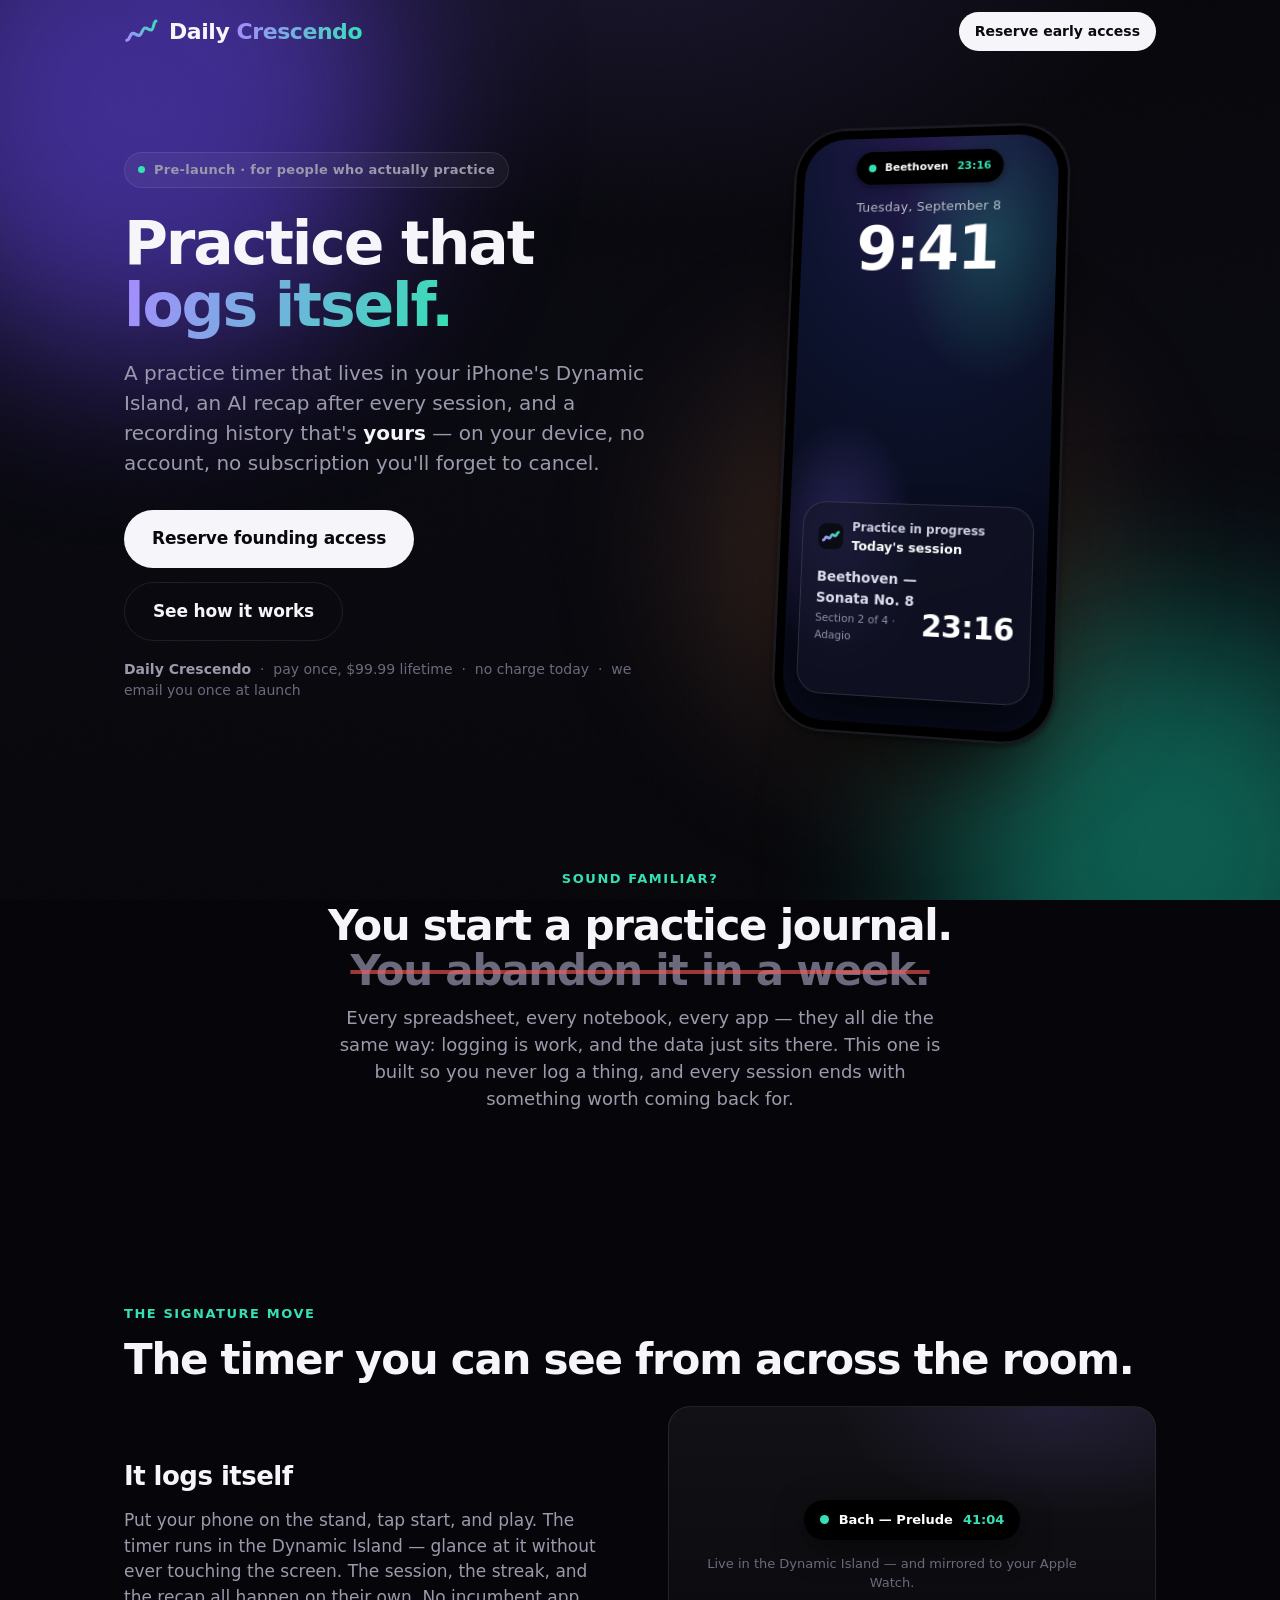
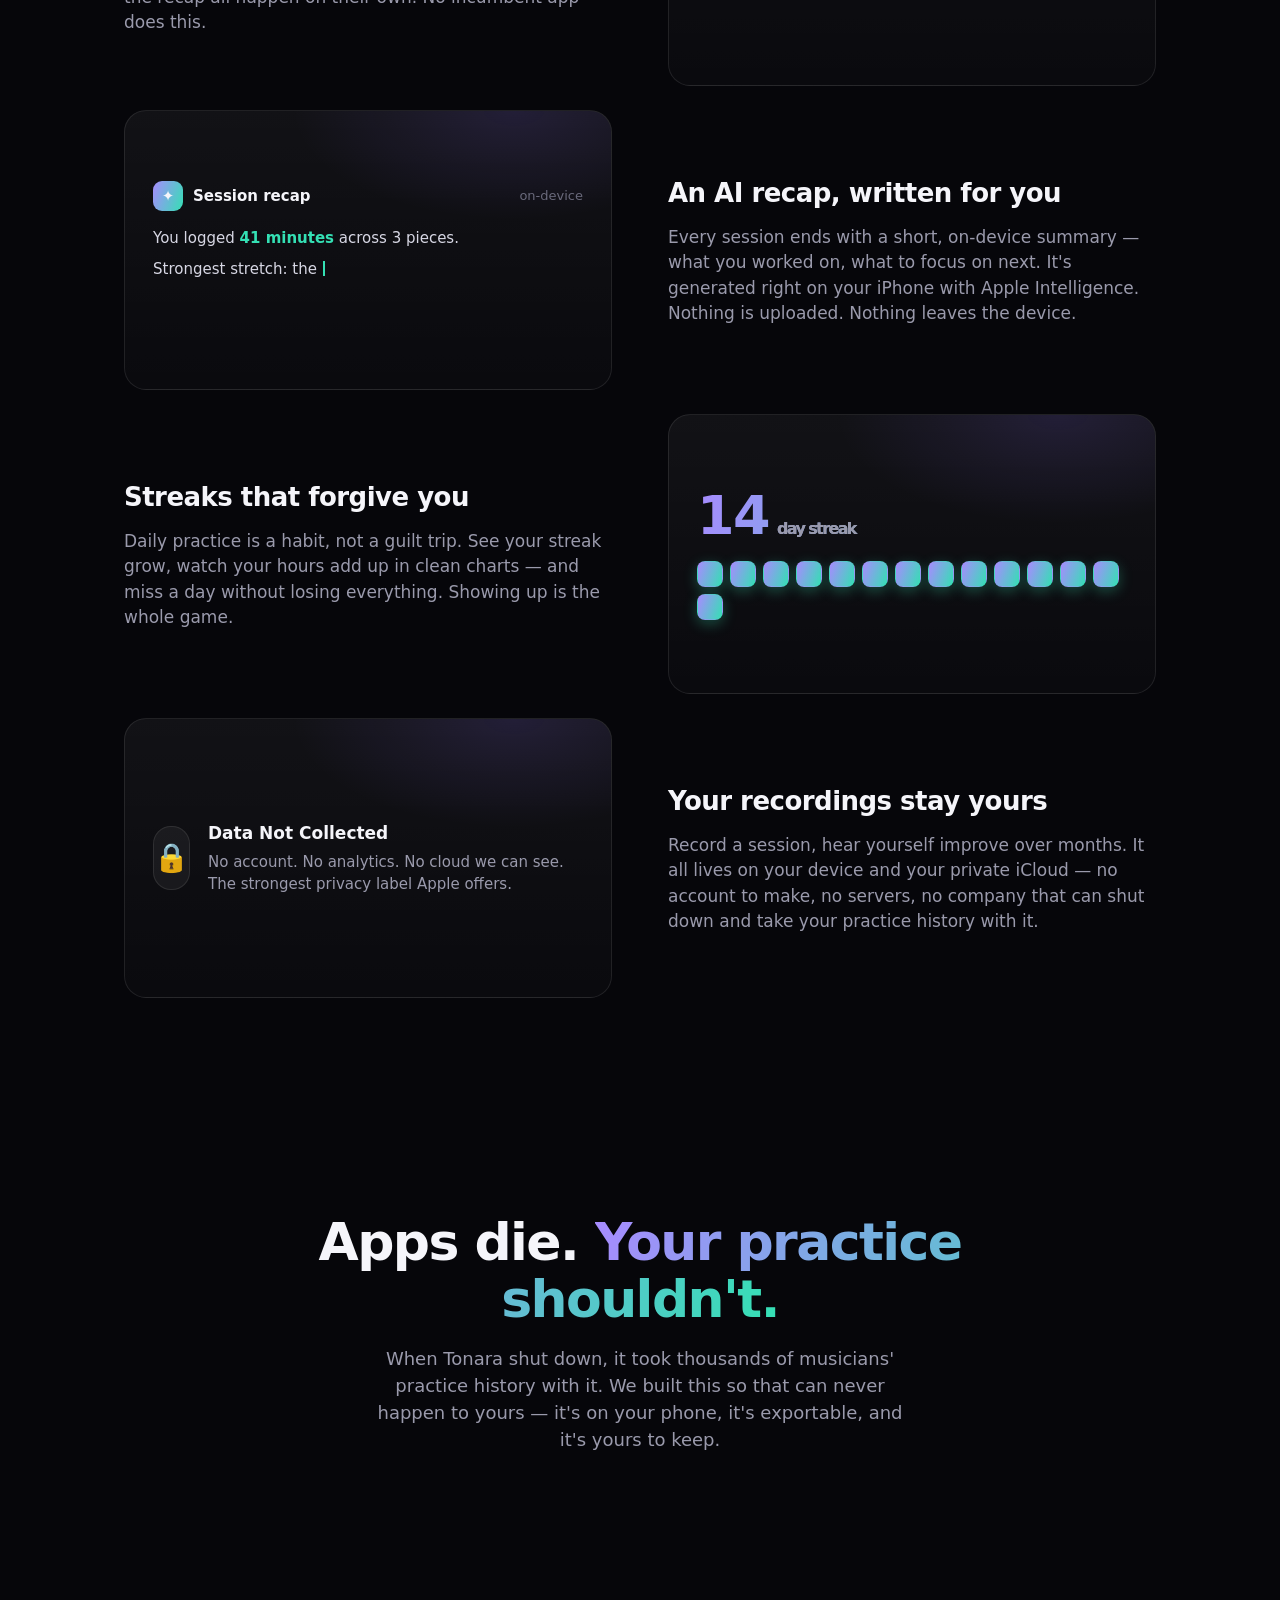
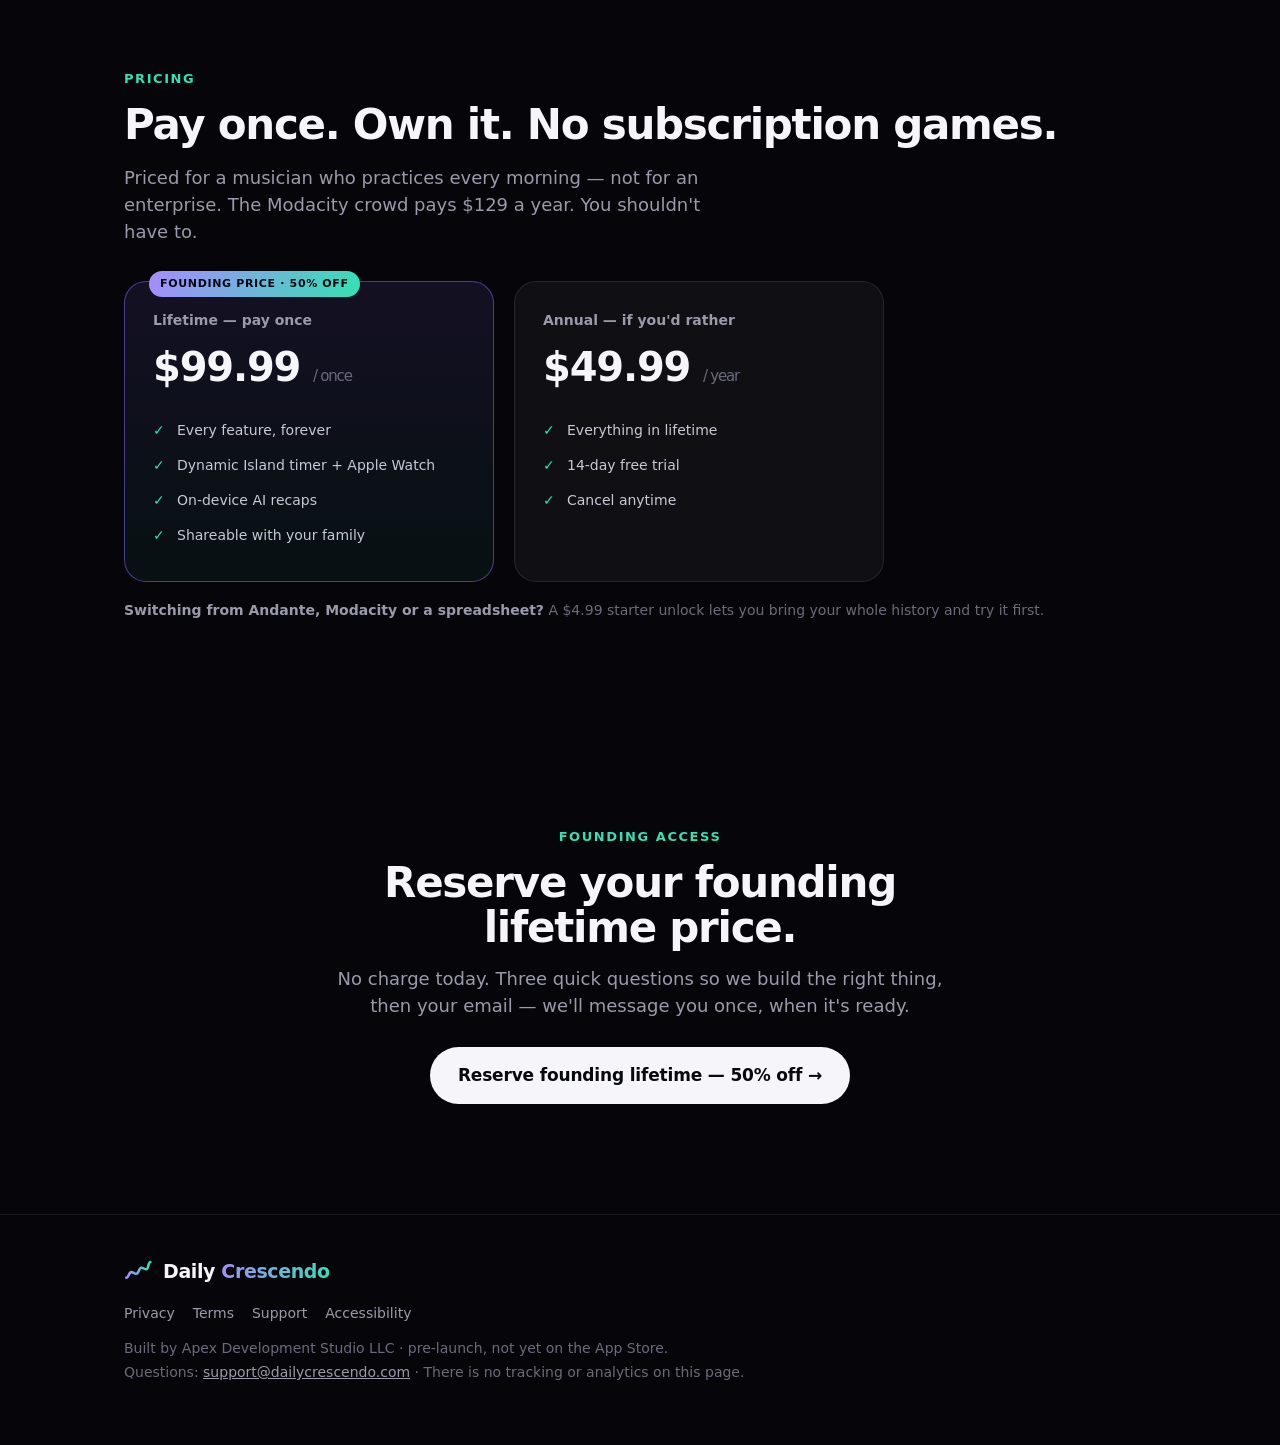
==== commit 701a9bc5: "chore: set support@dailycrescendo.com across pages + document per-app forward convention" ====
--- a/index.html
+++ b/index.html
@@ -456,7 +456,7 @@
     <a href="support.html">Support</a><a href="accessibility.html">Accessibility</a>
   </nav>
   Built by Apex Development Studio LLC · pre-launch, not yet on the App Store.<br>
-  Questions: <a href="mailto:REPLACE_WITH_CONTACT">REPLACE_WITH_CONTACT</a> · There is no tracking or analytics on this page.
+  Questions: <a href="mailto:support@dailycrescendo.com">support@dailycrescendo.com</a> · There is no tracking or analytics on this page.
 </div></footer>
 
 <script>
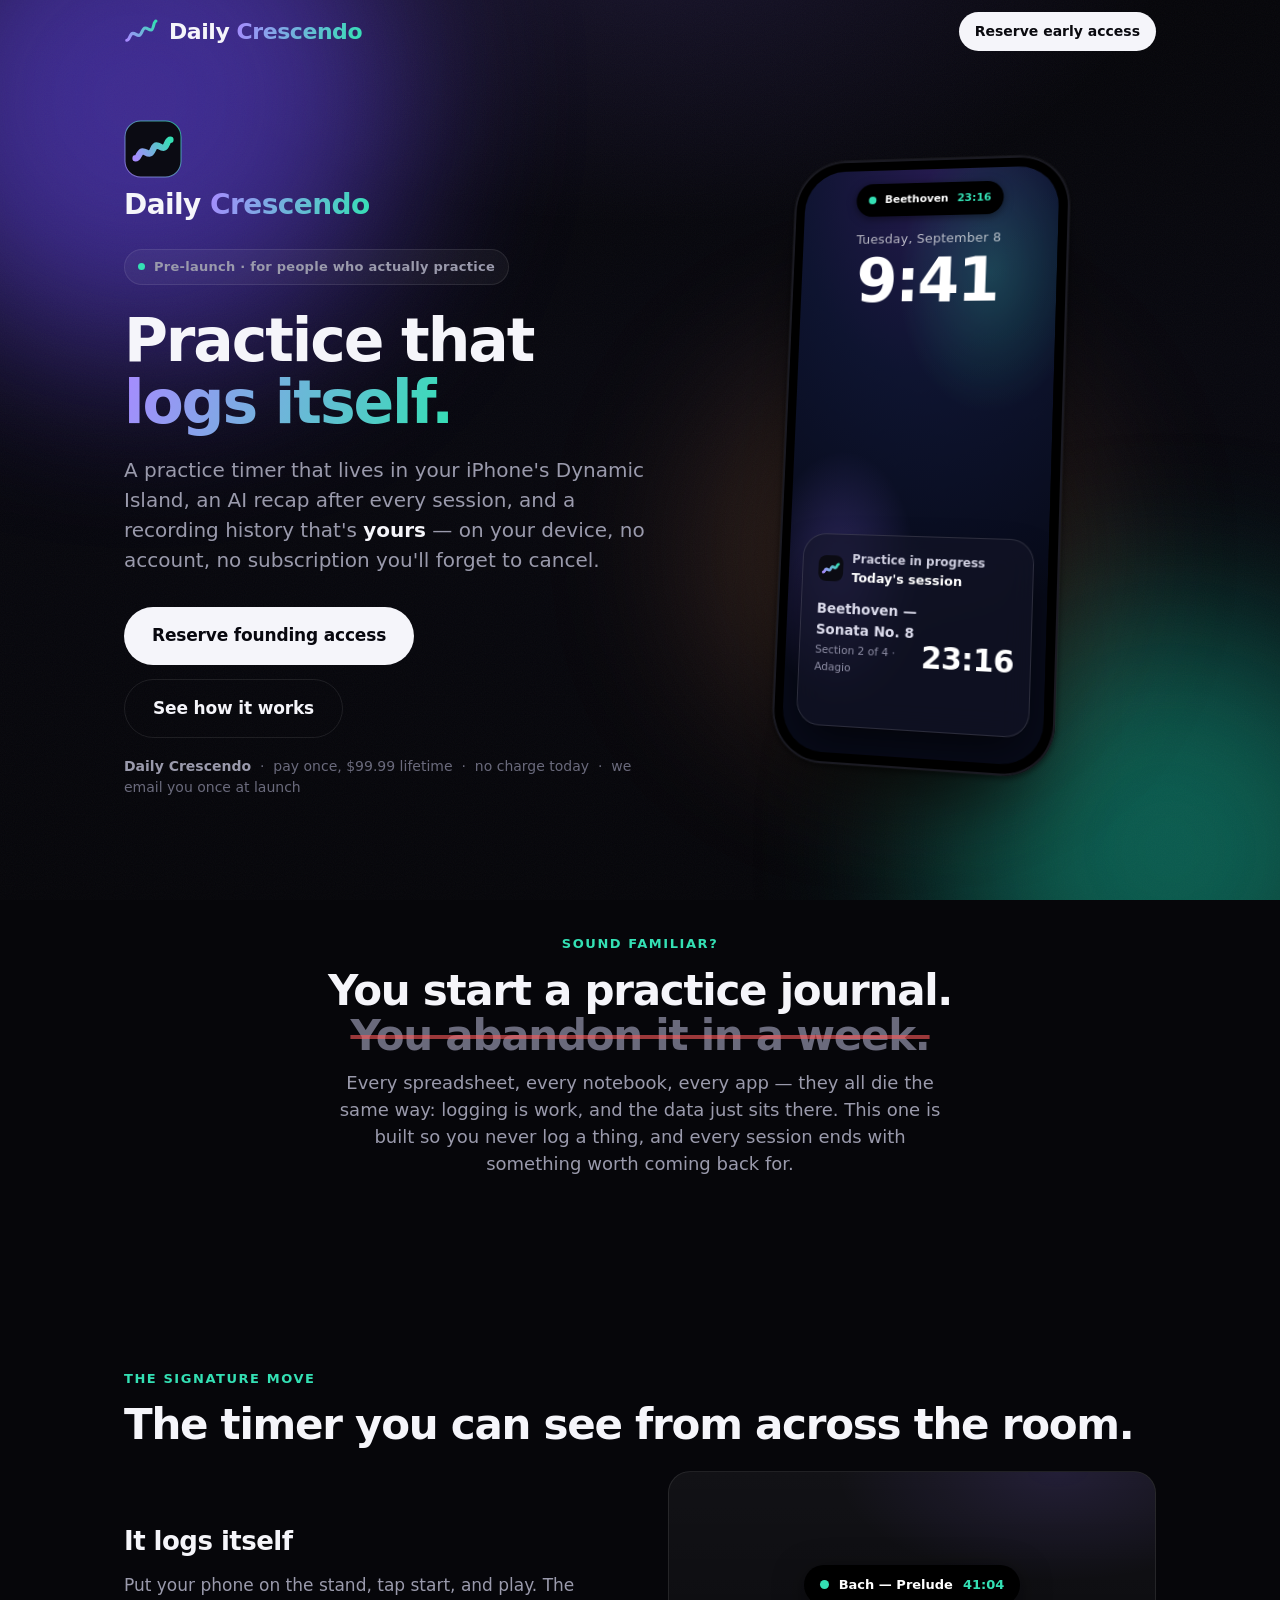
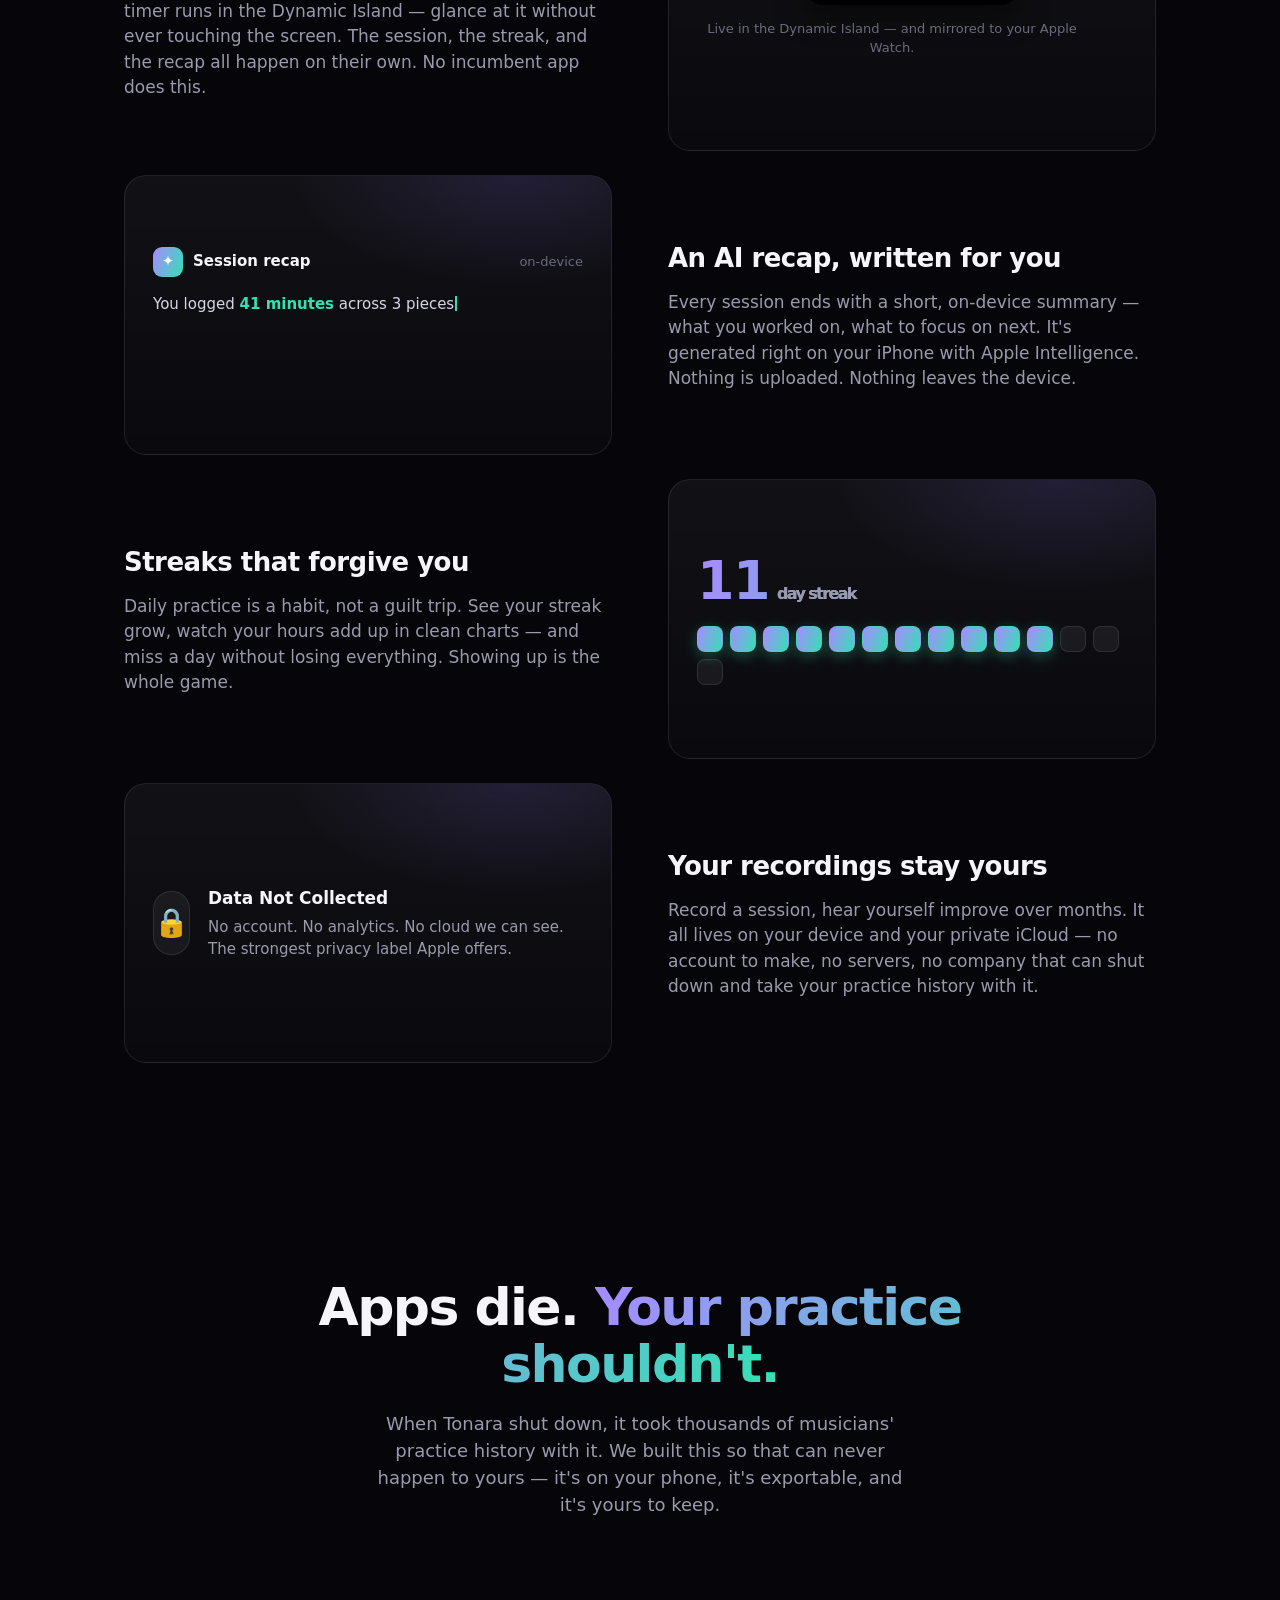
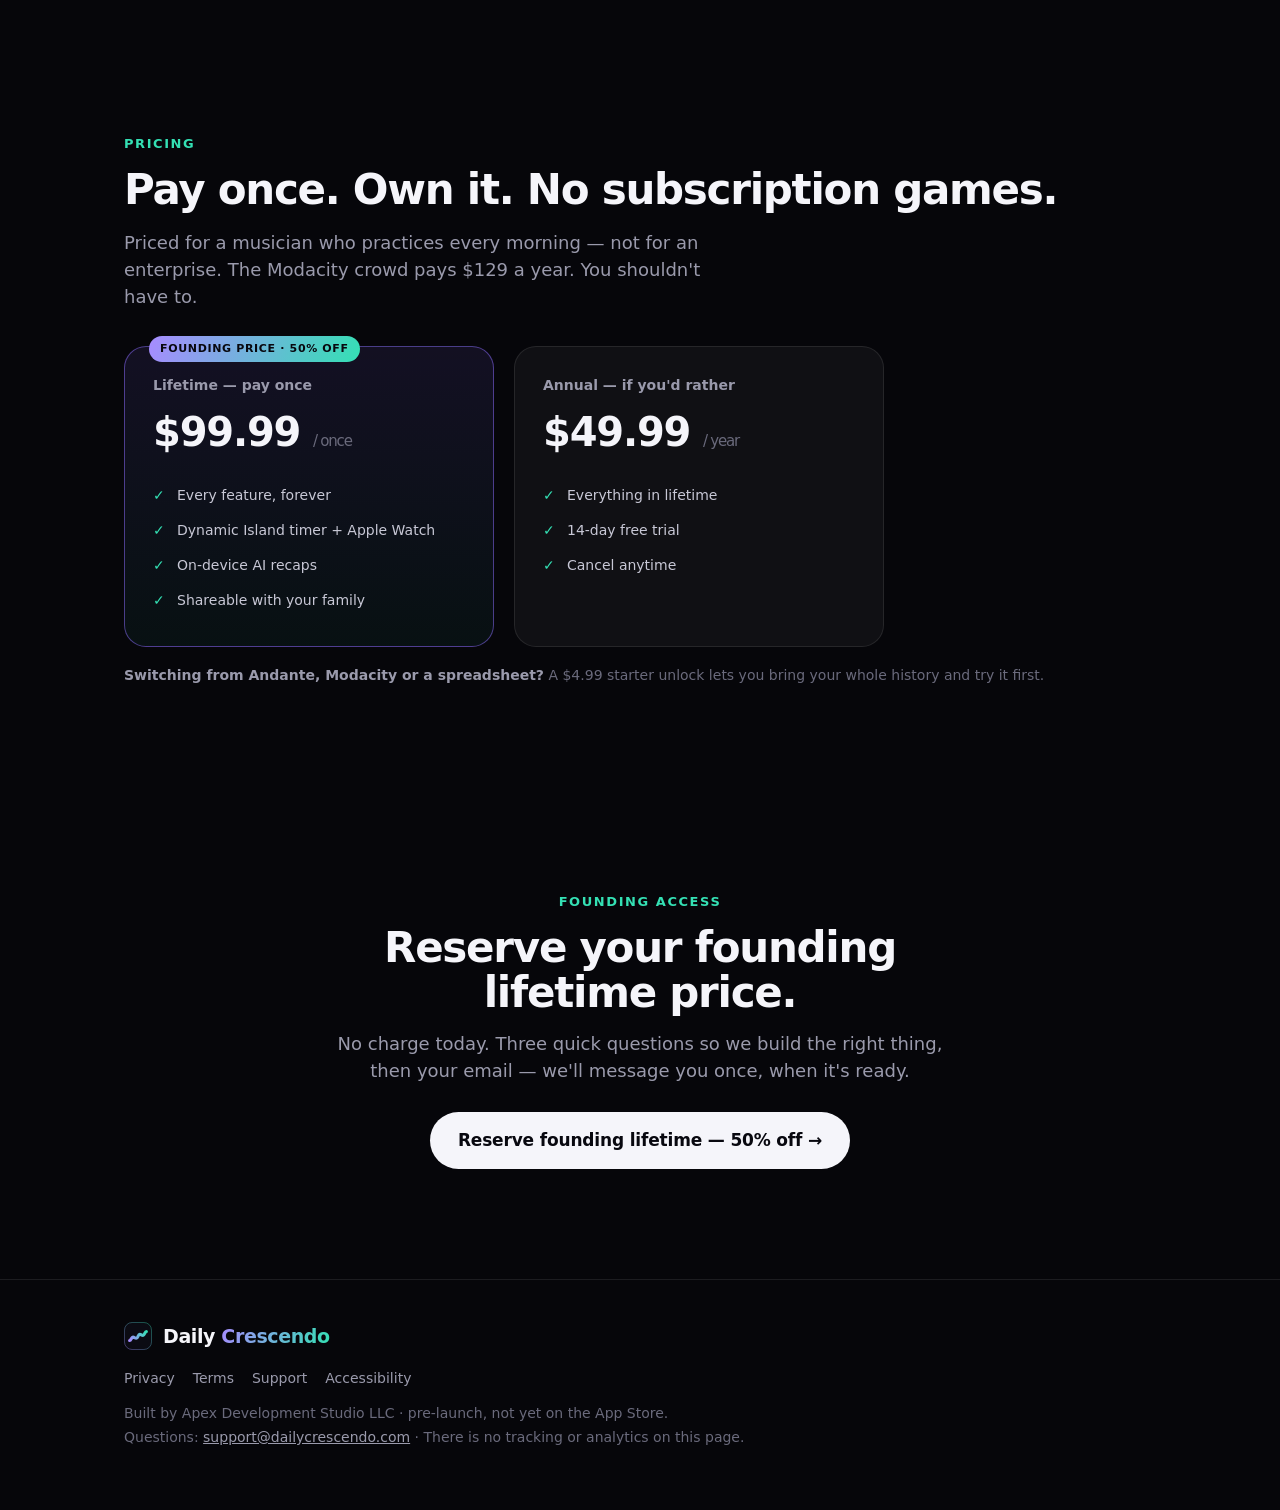
==== commit 0836048a: "feat: animated badge logo system + social card Rebuild the brand mark as a rounded app-tile "badge" " ====
--- a/index.html
+++ b/index.html
@@ -57,6 +57,9 @@
   .word{font-weight:700;letter-spacing:-.02em;font-size:22px;display:flex;align-items:center;gap:11px;color:var(--ink);text-decoration:none}
   .word .mk{width:34px;height:34px;background:url(logo-mark.svg) center/contain no-repeat;display:inline-block;flex:0 0 auto}
   .word .wt{white-space:nowrap}
+  /* at page top the hero carries the full lockup, so the nav shows just the mark; the wordmark fades in on scroll */
+  header .word .wt{transition:opacity .35s ease,transform .35s ease}
+  header:not(.show) .word .wt{opacity:0;transform:translateX(-8px)}
   .word .g{background:var(--grad);-webkit-background-clip:text;background-clip:text;color:transparent}
   .minicta{font-size:14px;font-weight:620;color:#0a0a0f;background:var(--ink);padding:9px 16px;border-radius:980px;text-decoration:none;transition:.2s}
   .minicta:hover{transform:translateY(-1px);box-shadow:0 8px 24px rgba(255,255,255,.12)}
@@ -64,6 +67,14 @@
   /* ---- hero ---- */
   .hero{padding:120px 0 40px;position:relative}
   .hero .grid{display:grid;grid-template-columns:1.05fr .95fr;gap:40px;align-items:center}
+  /* hero brand lockup (animated draw-on) */
+  .herologo{display:flex;flex-direction:column;align-items:flex-start;gap:13px;margin-bottom:30px}
+  .herologo .hltile{width:58px;height:58px;display:block;flex:0 0 auto}
+  .herologo .hl-word{font-weight:700;font-size:28px;letter-spacing:-.02em;color:var(--ink);line-height:1}
+  .herologo .hl-word .g{background:var(--grad);-webkit-background-clip:text;background-clip:text;color:transparent}
+  .dcwave{stroke-dasharray:100;stroke-dashoffset:0;animation:dcdraw 1.5s cubic-bezier(.45,0,.15,1) .25s both}
+  @keyframes dcdraw{from{stroke-dashoffset:100}to{stroke-dashoffset:0}}
+  @media (prefers-reduced-motion:reduce){.dcwave{animation:none}}
   .eyebrow{display:inline-flex;align-items:center;gap:9px;font-size:13px;font-weight:600;letter-spacing:.02em;
     color:var(--muted);border:1px solid var(--line);padding:7px 13px;border-radius:980px;background:var(--card);margin-bottom:24px}
   .eyebrow .live{width:7px;height:7px;border-radius:50%;background:var(--mint);box-shadow:0 0 0 0 rgba(52,224,180,.6);animation:pulse 2.4s infinite}
@@ -220,7 +231,7 @@
 
   footer{border-top:1px solid var(--line);padding:40px 0 60px;color:var(--faint);font-size:14px;line-height:1.7}
   footer .word{margin-bottom:14px;font-size:19px}
-  footer .word .mk{width:28px;height:28px}
+  footer .word .mk{width:28px;height:28px;background-image:url(logo-badge-static.svg)}
   .flinks{display:flex;gap:18px;flex-wrap:wrap;margin-bottom:12px}
   .flinks a{color:var(--muted);text-decoration:none;transition:.2s}
   .flinks a:hover{color:var(--ink)}
@@ -254,6 +265,17 @@
 <!-- ============ HERO ============ -->
 <section class="hero"><div class="wrap"><div class="grid">
   <div class="copy">
+    <div class="herologo">
+      <svg class="hltile" viewBox="0 0 100 100" fill="none" xmlns="http://www.w3.org/2000/svg" aria-hidden="true">
+        <defs>
+          <linearGradient id="hg" x1="20" y1="66" x2="80" y2="34" gradientUnits="userSpaceOnUse"><stop stop-color="#a78bff"/><stop offset="1" stop-color="#34e0b4"/></linearGradient>
+          <linearGradient id="hgr" x1="6" y1="94" x2="94" y2="6" gradientUnits="userSpaceOnUse"><stop stop-color="#a78bff" stop-opacity=".75"/><stop offset="1" stop-color="#34e0b4" stop-opacity=".75"/></linearGradient>
+        </defs>
+        <rect x="1.75" y="1.75" width="96.5" height="96.5" rx="27" fill="#0b0b13" stroke="url(#hgr)" stroke-width="1.75"/>
+        <path class="dcwave" pathLength="100" d="M20 66 C26 66 26 54 32 54 C38 54 38 58 44 58 C50 58 50 44 56 44 C62 44 62 48 68 48 C74 48 74 34 80 34" stroke="url(#hg)" stroke-width="11" stroke-linecap="round" stroke-linejoin="round"/>
+      </svg>
+      <div class="hl-word">Daily <span class="g">Crescendo</span></div>
+    </div>
     <div class="eyebrow"><span class="live"></span> Pre-launch · for people who actually practice</div>
     <h1>Practice that <span class="g">logs itself.</span></h1>
     <p class="lede">A practice timer that lives in your iPhone's Dynamic Island, an AI recap after every session, and a recording history that's <em>yours</em> — on your device, no account, no subscription you'll forget to cancel.</p>
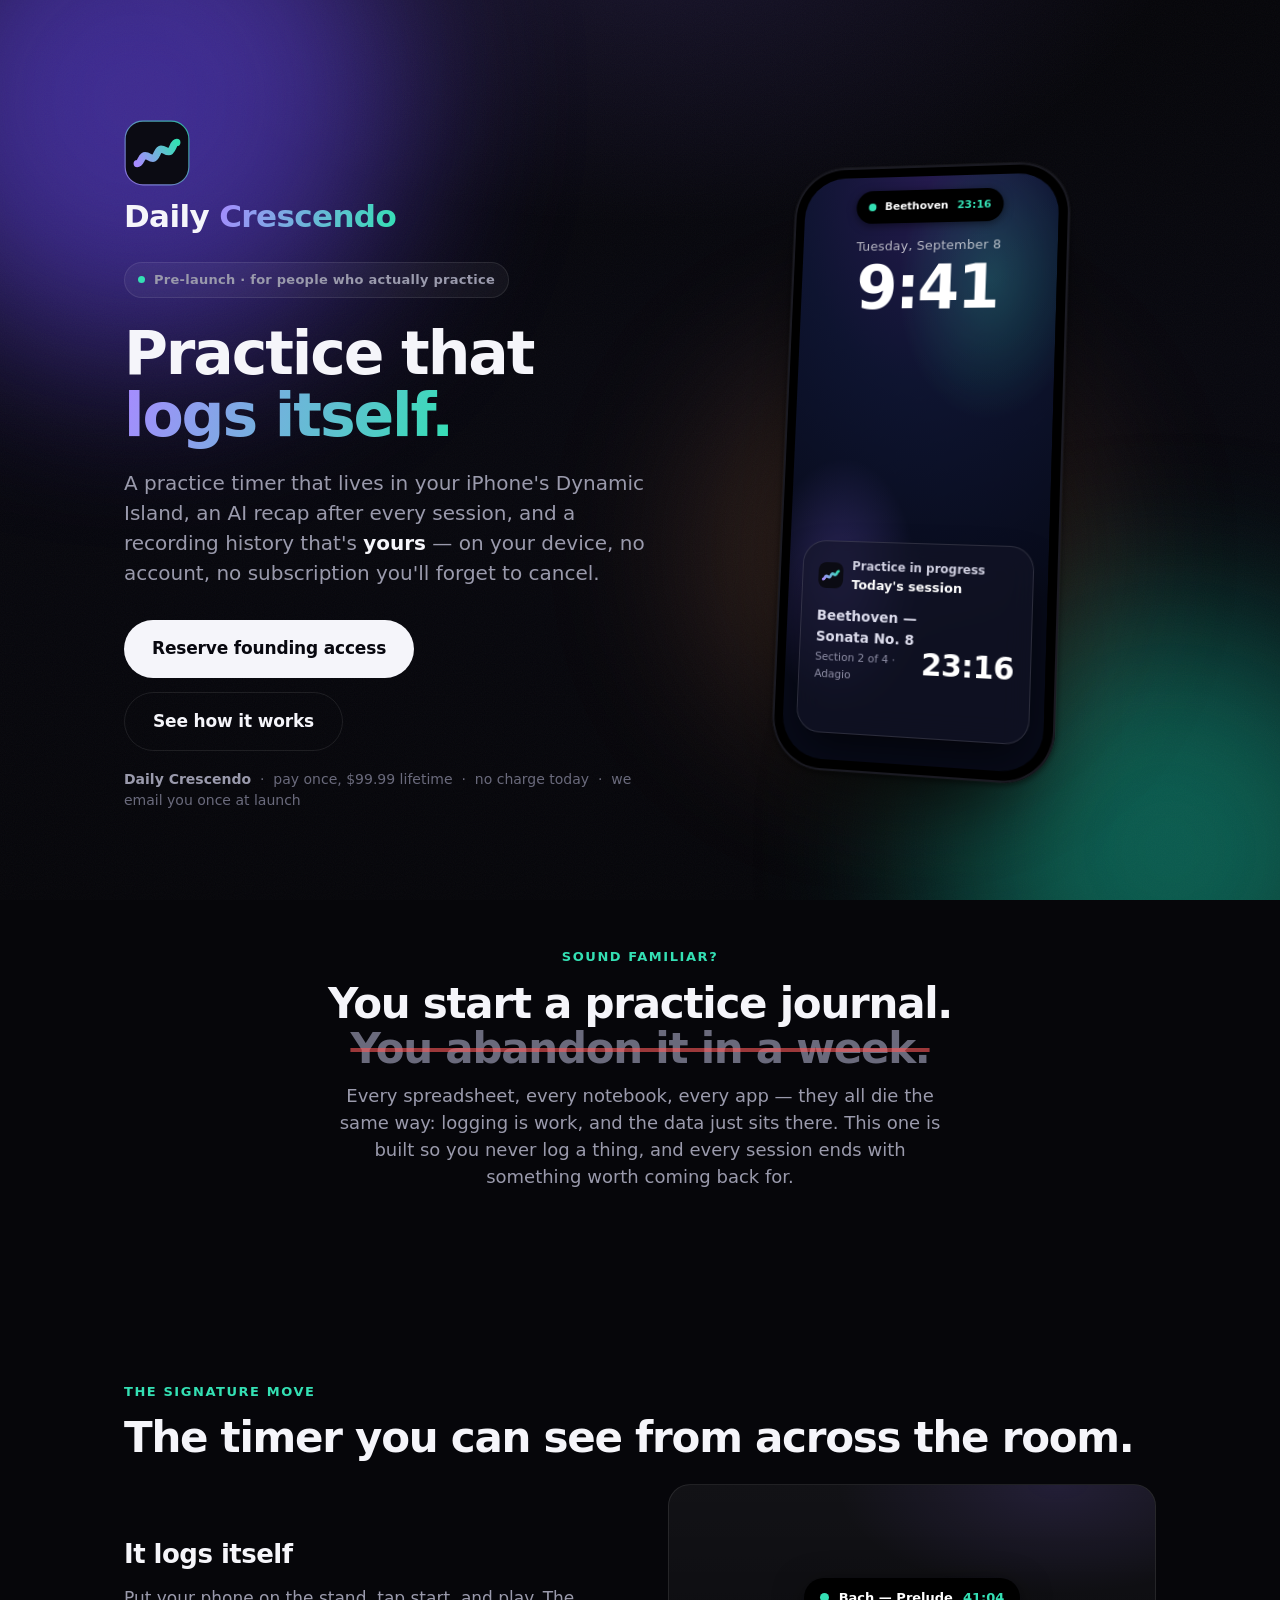
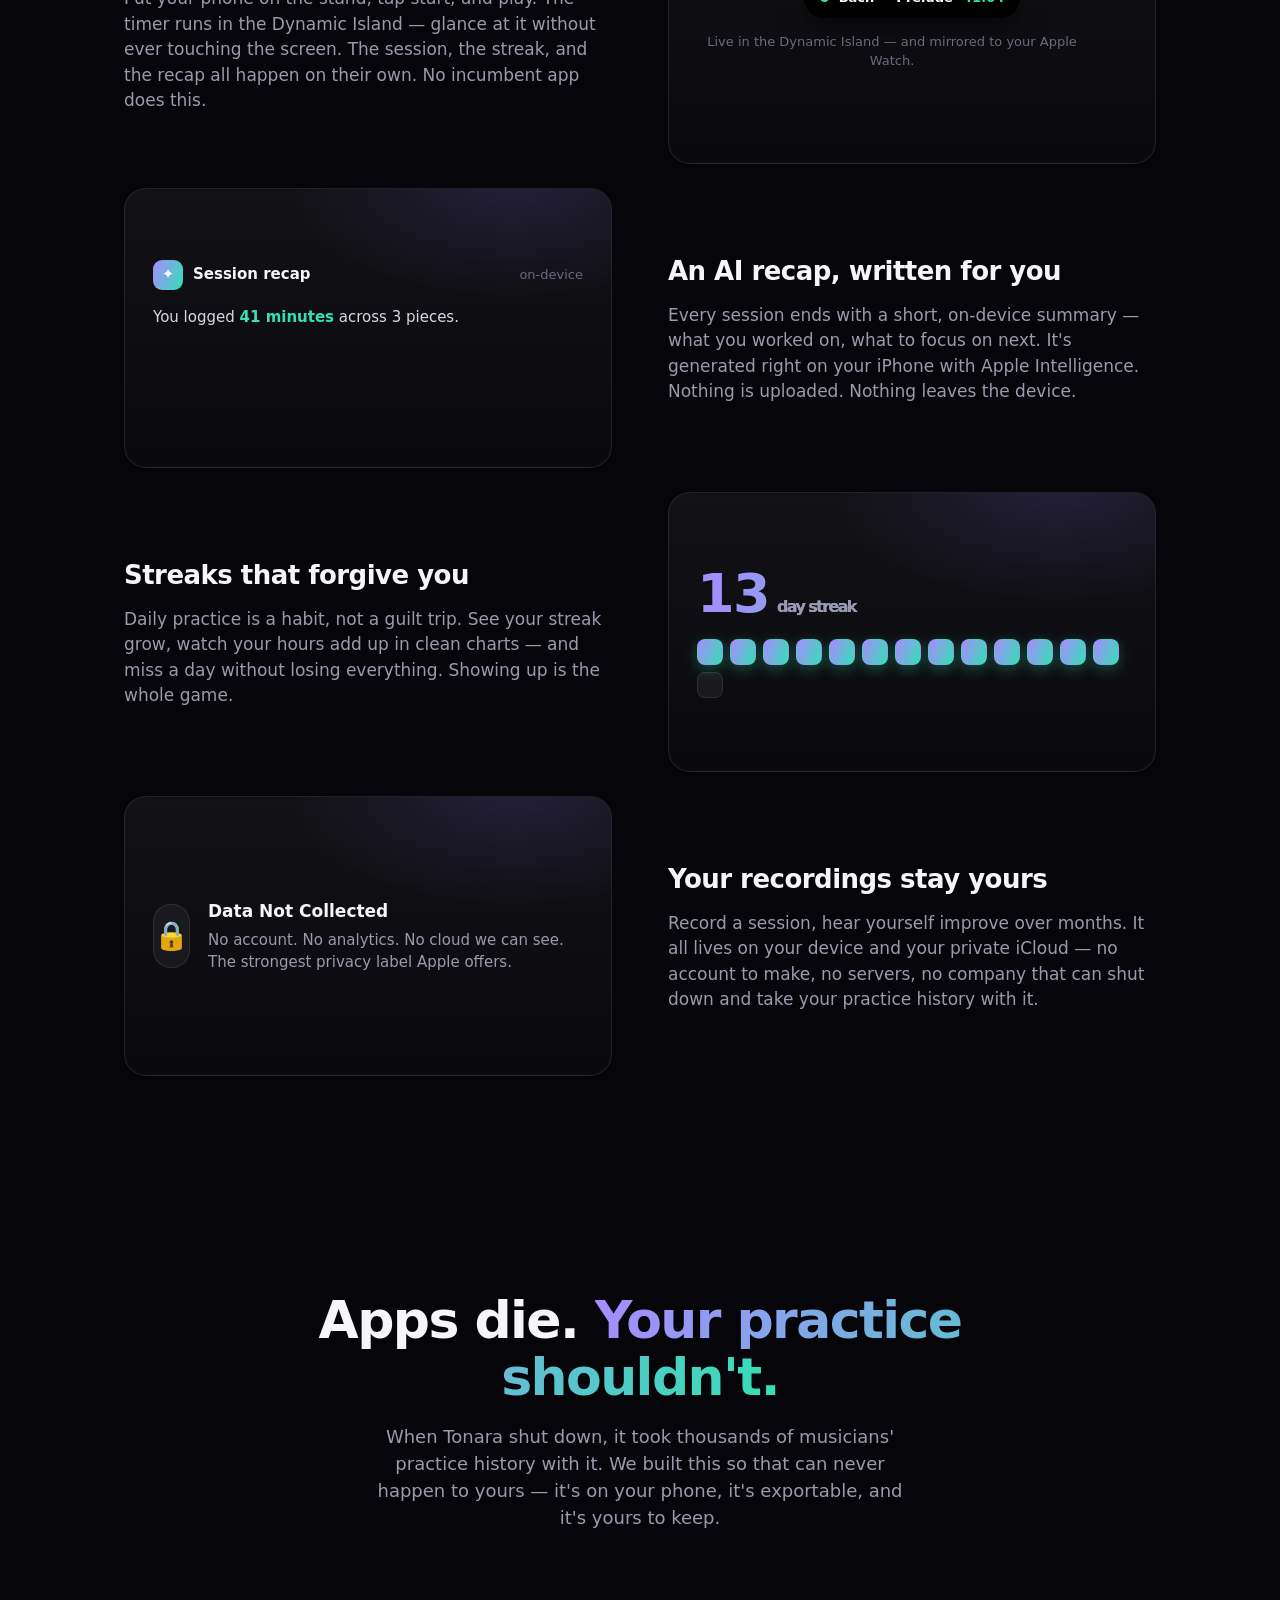
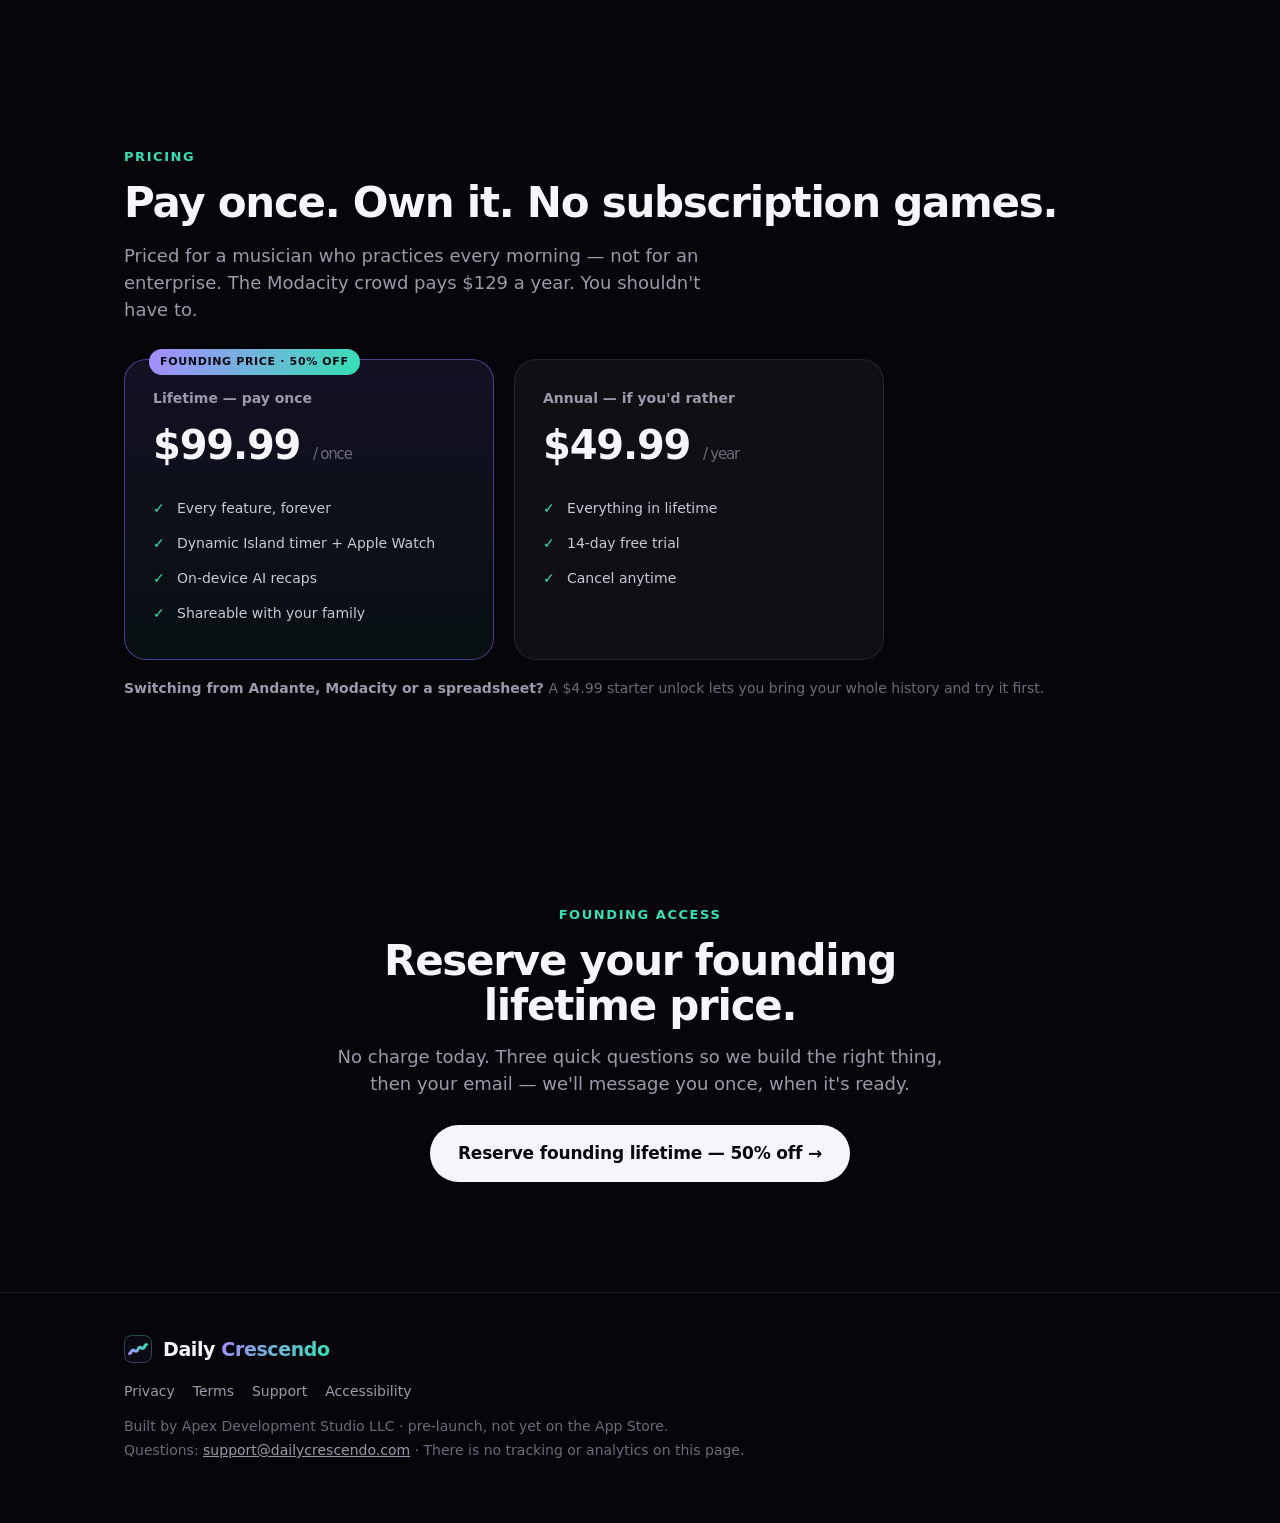
==== commit 75ecfc07: "feat: hide header over hero, reveal on scroll past it The header is now fully hidden while the hero " ====
--- a/index.html
+++ b/index.html
@@ -49,17 +49,17 @@
   .wrap{max-width:var(--maxw);margin:0 auto;padding:0 24px}
 
   /* ---- sticky header ---- */
+  /* header is hidden while the hero is on screen; it slides + fades in once you scroll past the hero (JS adds .show) */
   header{position:fixed;top:0;left:0;right:0;z-index:50;transition:.4s ease;
-    background:transparent;border-bottom:1px solid transparent}
-  header.show{background:rgba(8,8,14,.7);backdrop-filter:blur(18px) saturate(140%);
+    background:transparent;border-bottom:1px solid transparent;
+    opacity:0;visibility:hidden;transform:translateY(-100%);pointer-events:none}
+  header.show{opacity:1;visibility:visible;transform:translateY(0);pointer-events:auto;
+    background:rgba(8,8,14,.7);backdrop-filter:blur(18px) saturate(140%);
     -webkit-backdrop-filter:blur(18px) saturate(140%);border-bottom:1px solid var(--line)}
   header .bar{max-width:var(--maxw);margin:0 auto;padding:12px 24px;display:flex;align-items:center;justify-content:space-between}
   .word{font-weight:700;letter-spacing:-.02em;font-size:22px;display:flex;align-items:center;gap:11px;color:var(--ink);text-decoration:none}
   .word .mk{width:34px;height:34px;background:url(logo-mark.svg) center/contain no-repeat;display:inline-block;flex:0 0 auto}
   .word .wt{white-space:nowrap}
-  /* at page top the hero carries the full lockup, so the nav shows just the mark; the wordmark fades in on scroll */
-  header .word .wt{transition:opacity .35s ease,transform .35s ease}
-  header:not(.show) .word .wt{opacity:0;transform:translateX(-8px)}
   .word .g{background:var(--grad);-webkit-background-clip:text;background-clip:text;color:transparent}
   .minicta{font-size:14px;font-weight:620;color:#0a0a0f;background:var(--ink);padding:9px 16px;border-radius:980px;text-decoration:none;transition:.2s}
   .minicta:hover{transform:translateY(-1px);box-shadow:0 8px 24px rgba(255,255,255,.12)}
@@ -67,10 +67,10 @@
   /* ---- hero ---- */
   .hero{padding:120px 0 40px;position:relative}
   .hero .grid{display:grid;grid-template-columns:1.05fr .95fr;gap:40px;align-items:center}
-  /* hero brand lockup (animated draw-on) */
-  .herologo{display:flex;flex-direction:column;align-items:flex-start;gap:13px;margin-bottom:30px}
-  .herologo .hltile{width:58px;height:58px;display:block;flex:0 0 auto}
-  .herologo .hl-word{font-weight:700;font-size:28px;letter-spacing:-.02em;color:var(--ink);line-height:1}
+  /* hero brand lockup — large stacked (wordmark below tile), left-justified, animated draw-on */
+  .herologo{display:flex;flex-direction:column;align-items:flex-start;gap:15px;margin-bottom:30px}
+  .herologo .hltile{width:66px;height:66px;display:block;flex:0 0 auto}
+  .herologo .hl-word{font-weight:700;font-size:31px;letter-spacing:-.02em;color:var(--ink);line-height:1}
   .herologo .hl-word .g{background:var(--grad);-webkit-background-clip:text;background-clip:text;color:transparent}
   .dcwave{stroke-dasharray:100;stroke-dashoffset:0;animation:dcdraw 1.5s cubic-bezier(.45,0,.15,1) .25s both}
   @keyframes dcdraw{from{stroke-dashoffset:100}to{stroke-dashoffset:0}}
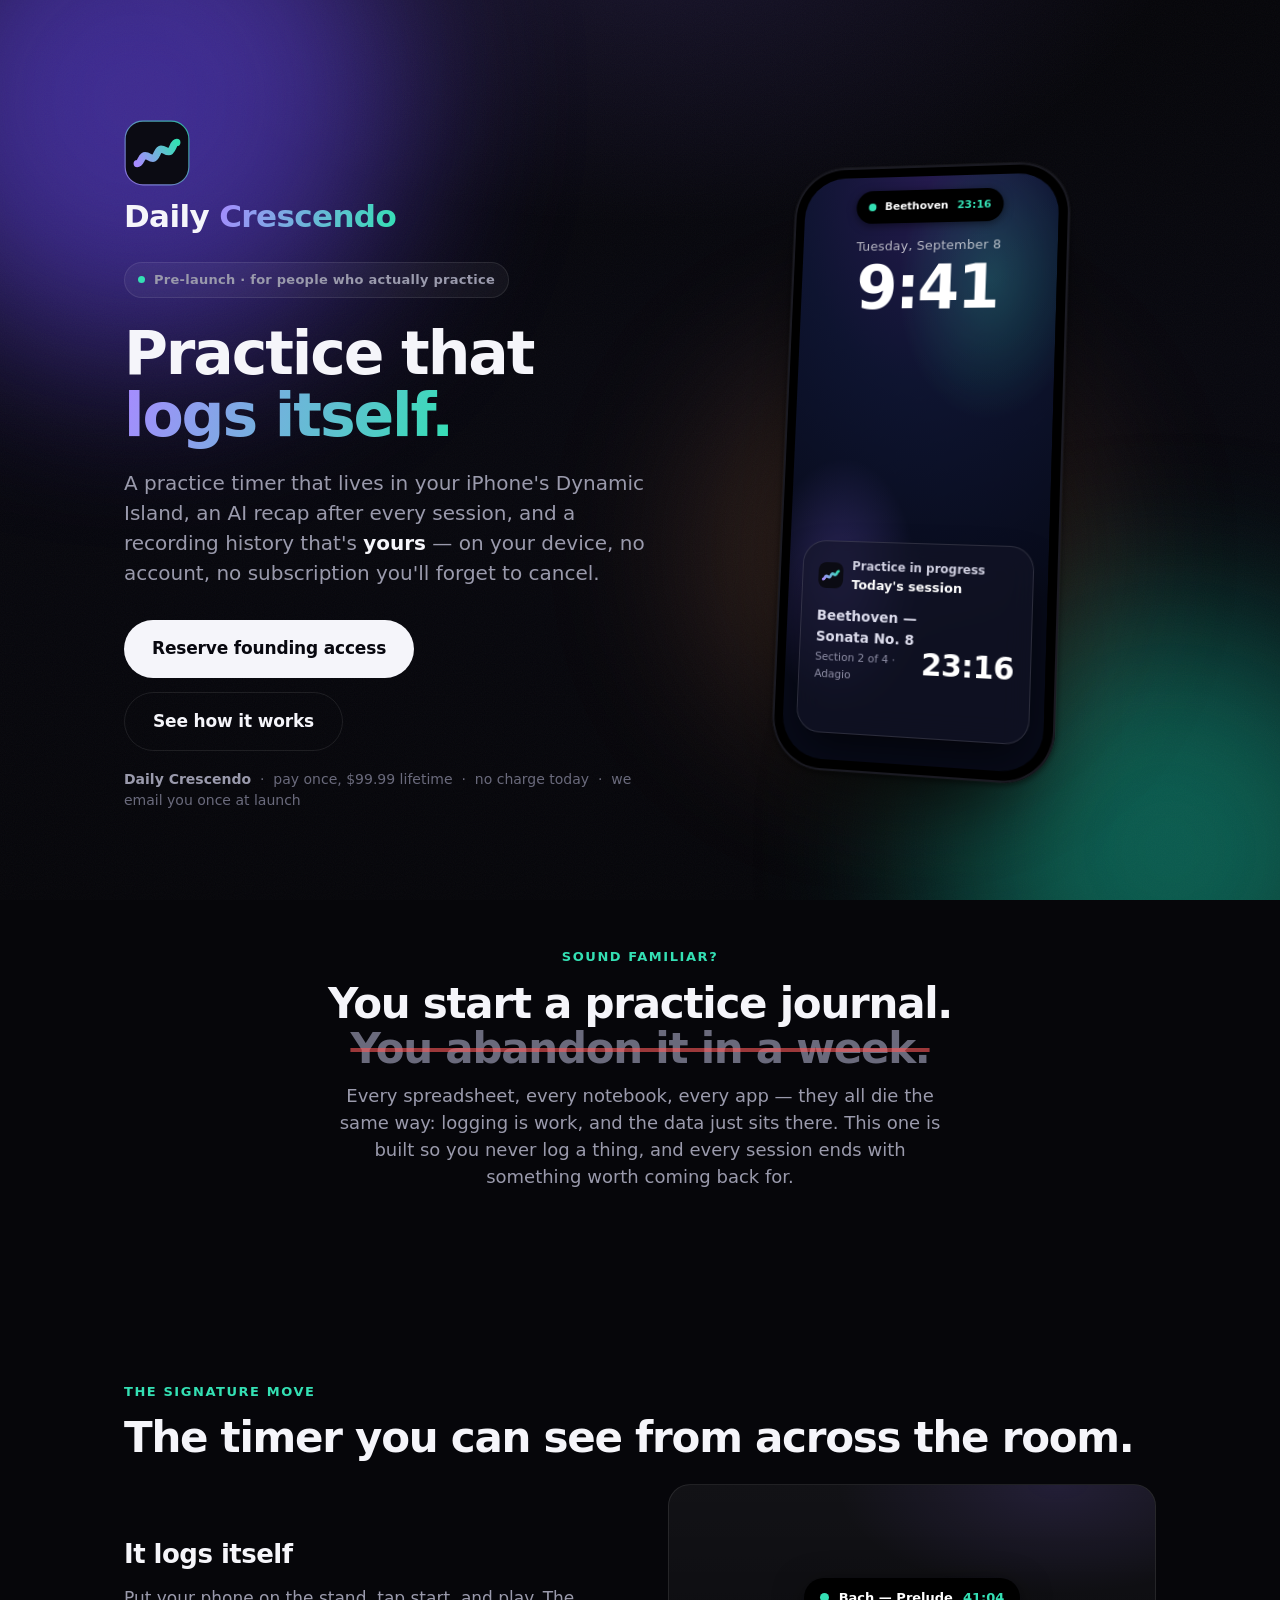
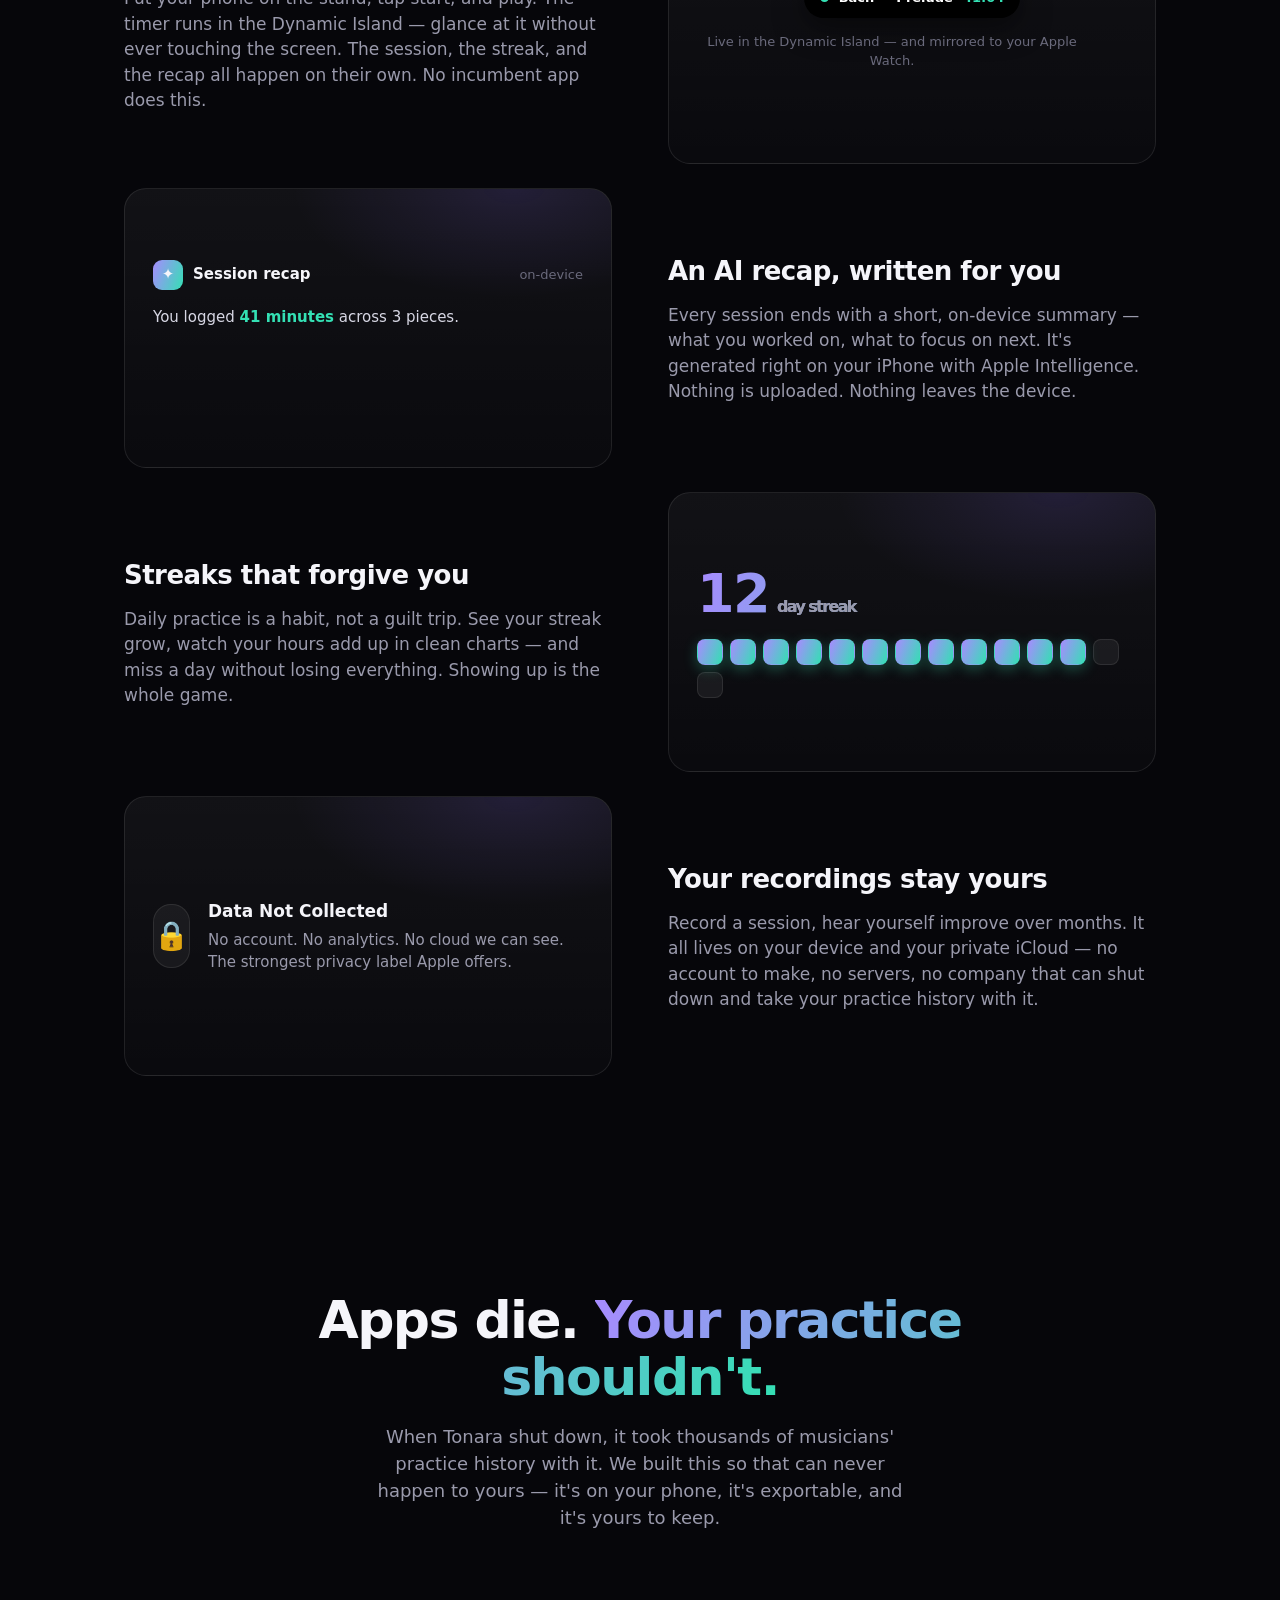
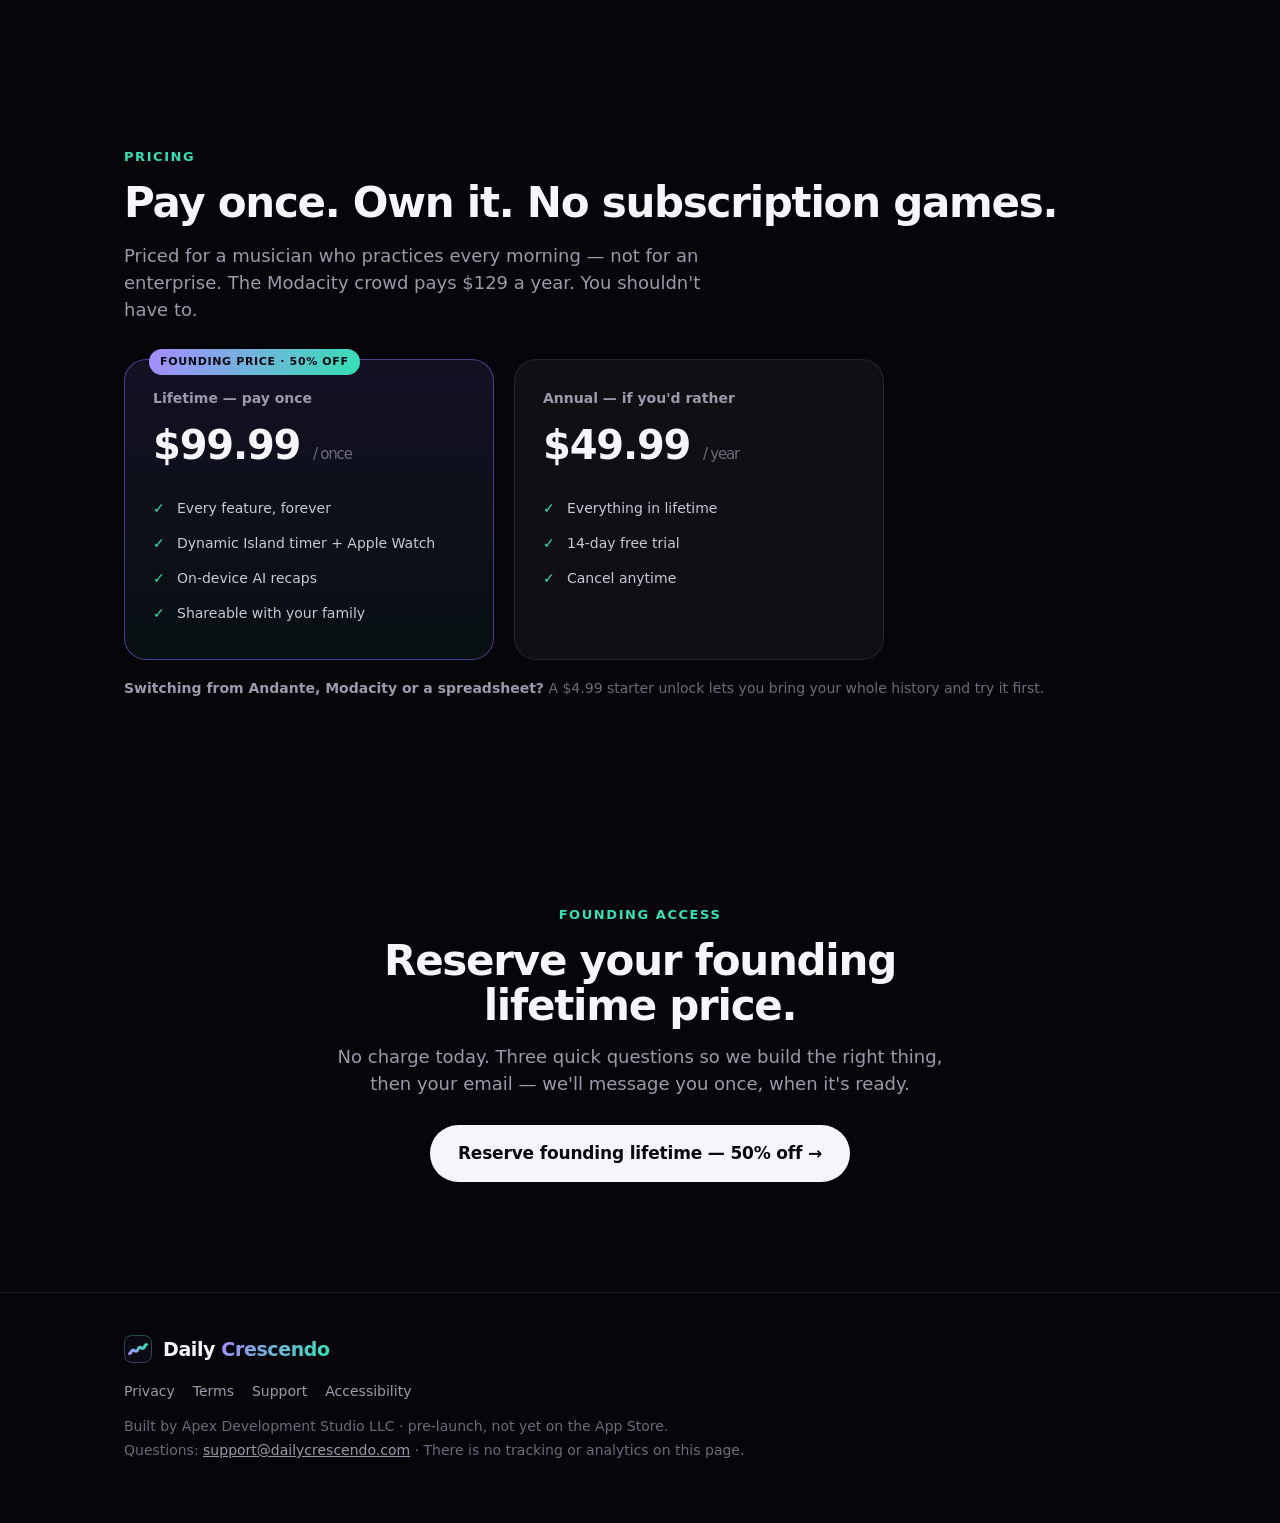
==== commit 77e754eb: "feat: wire reserve form to Fernand API; fix privacy processor disclosure (Formspree -> Fernand) Co-A" ====
--- a/index.html
+++ b/index.html
@@ -428,7 +428,7 @@
 
   <a class="btn primary" id="open" style="cursor:pointer" onclick="openForm(this)"><span>Reserve founding lifetime — 50% off →</span></a>
 
-  <form id="f" action="REPLACE_WITH_FORM_ENDPOINT" method="POST">
+  <form id="f">
     <h3>Lock in your founding spot</h3>
     <p class="lead">Honest answers help most — "nothing, I'm happy with what I use" is a useful answer too.</p>
 
@@ -542,17 +542,29 @@
     location.hash='#reserve'; f.querySelector('select').focus();
   };
 
-  // graceful AJAX submit → inline "you're on the list" confirmation
+  // AJAX submit → Fernand headless contact API → inline "you're on the list" confirmation
   var form=document.getElementById('f');
   function showThanks(){ form.classList.remove('show'); form.style.display='none'; document.getElementById('thanks').classList.add('show'); }
   form.addEventListener('submit', function(e){
     e.preventDefault();
     var btn=form.querySelector('button[type=submit]'), err=document.getElementById('formerr');
     err.classList.remove('show');
-    // not wired to a real endpoint yet → confirm optimistically so the flow is demoable
-    if(form.action.indexOf('REPLACE')>-1){ showThanks(); return; }
     btn.disabled=true; btn.querySelector('span').textContent='Reserving…';
-    fetch(form.action,{method:'POST',body:new FormData(form),headers:{'Accept':'application/json'}})
+    var fd=new FormData(form), email=(fd.get('email')||'').trim();
+    var message=[
+      'Founding reservation — Daily Crescendo','',
+      'Tracks practice today: '+(fd.get('current_method')||'—'),
+      'Practice days/week: '+(fd.get('frequency')||'—'),
+      'Would switch if: '+(fd.get('switch_reason')||'—'),
+      'Music teacher: '+(fd.get('is_teacher')||'—'),
+      'Variant: '+(fd.get('variant')||'—'),
+      'utm_source: '+(fd.get('utm_source')||'—')
+    ].join('\n');
+    fetch('https://api.getfernand.com/messenger/contact',{
+      method:'POST',
+      headers:{ 'Content-Type':'application/json','Accept':'application/json','X-AppId':'journey-tracker' },
+      body:JSON.stringify({ slug:'journey-tracker', name:email, email:email, subject:'Daily Crescendo — Founding reservation', message:message })
+    })
       .then(function(r){ if(r.ok){ showThanks(); } else { throw new Error(); } })
       .catch(function(){ btn.disabled=false; btn.querySelector('span').textContent='Lock in my founding price'; err.classList.add('show'); });
   });
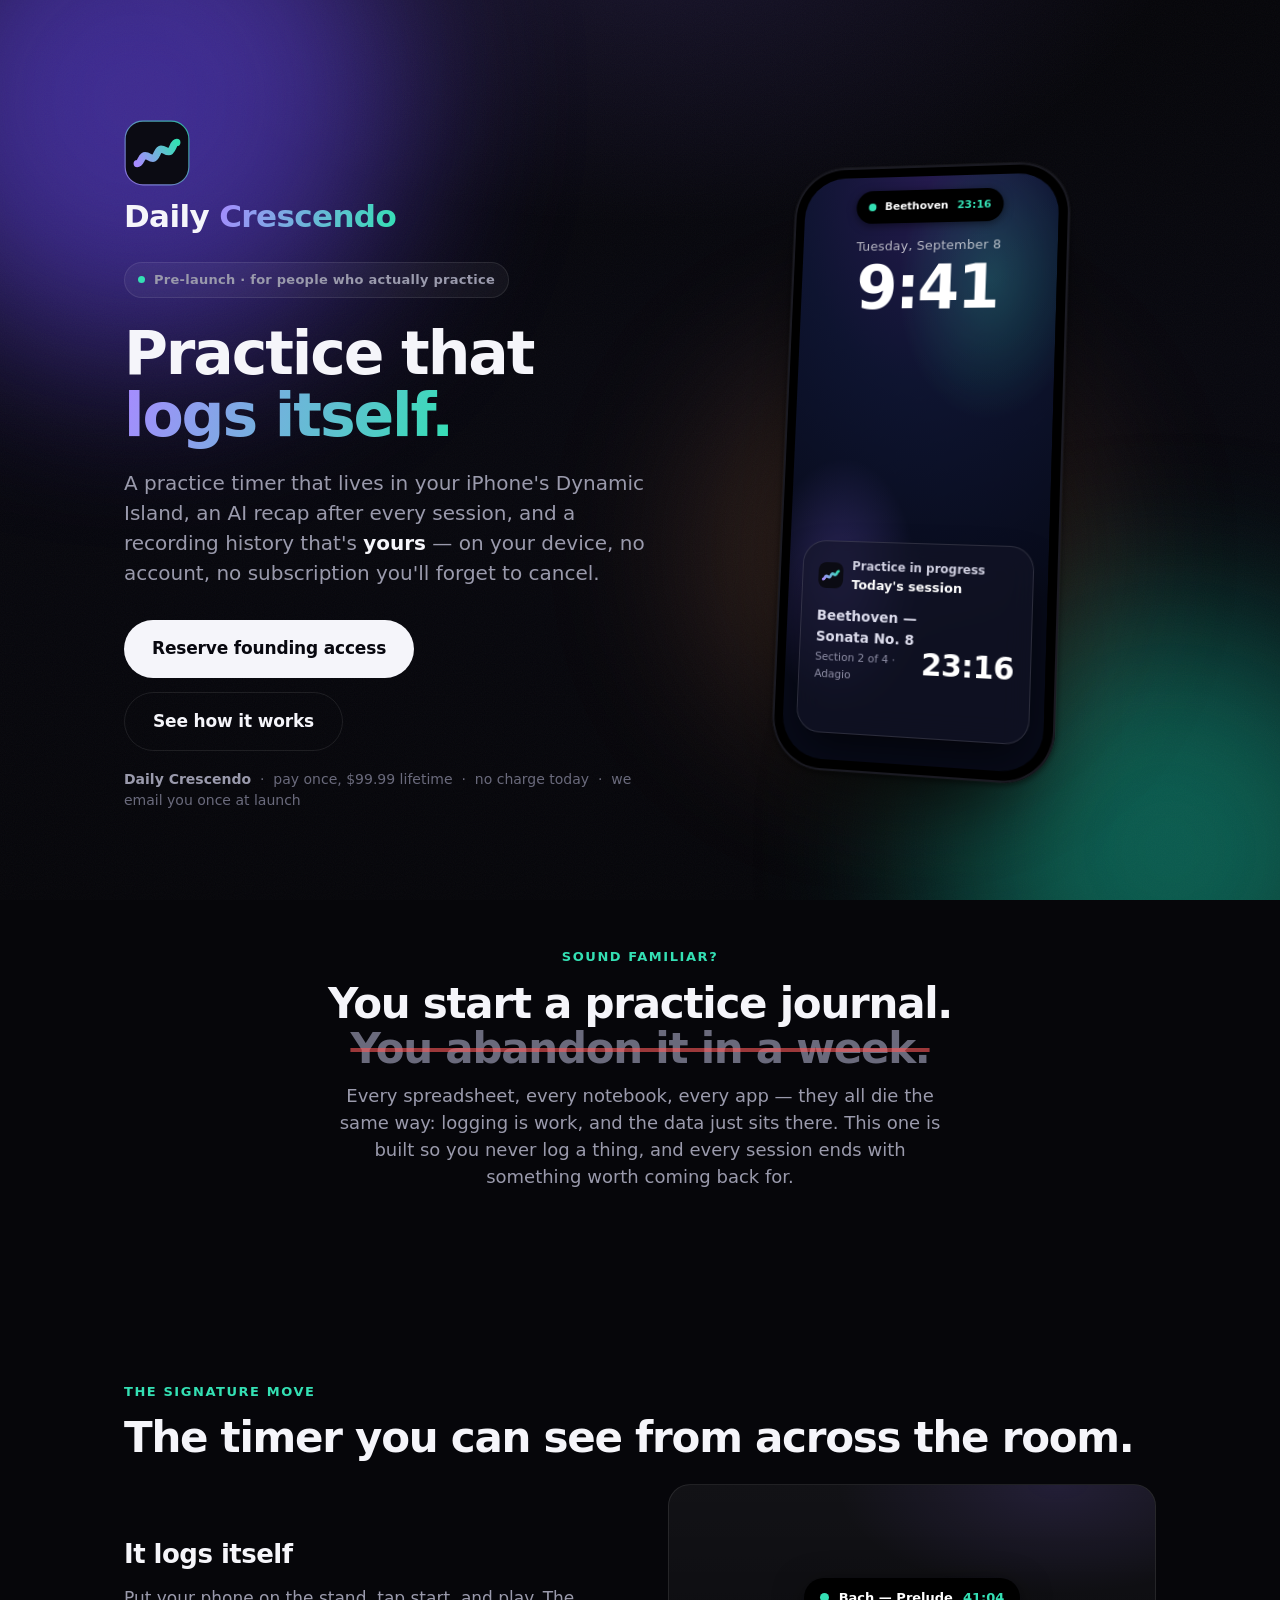
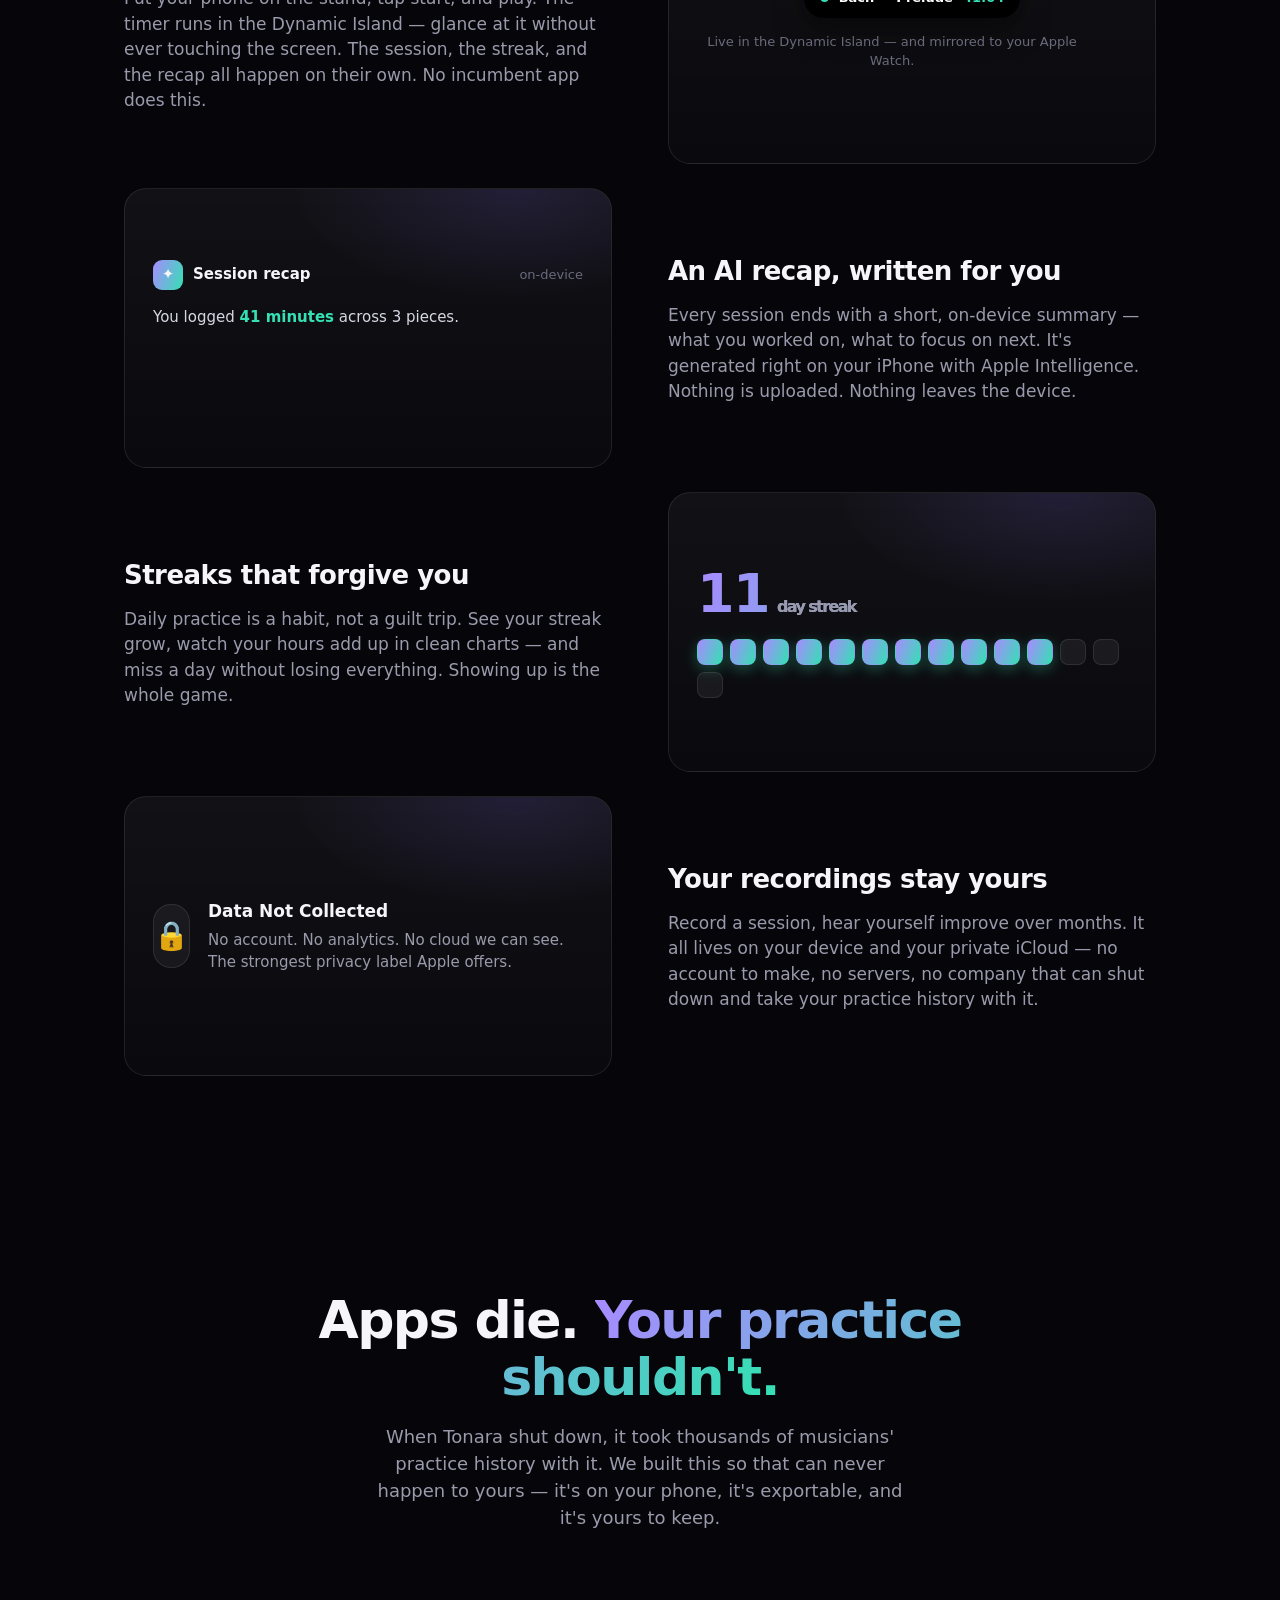
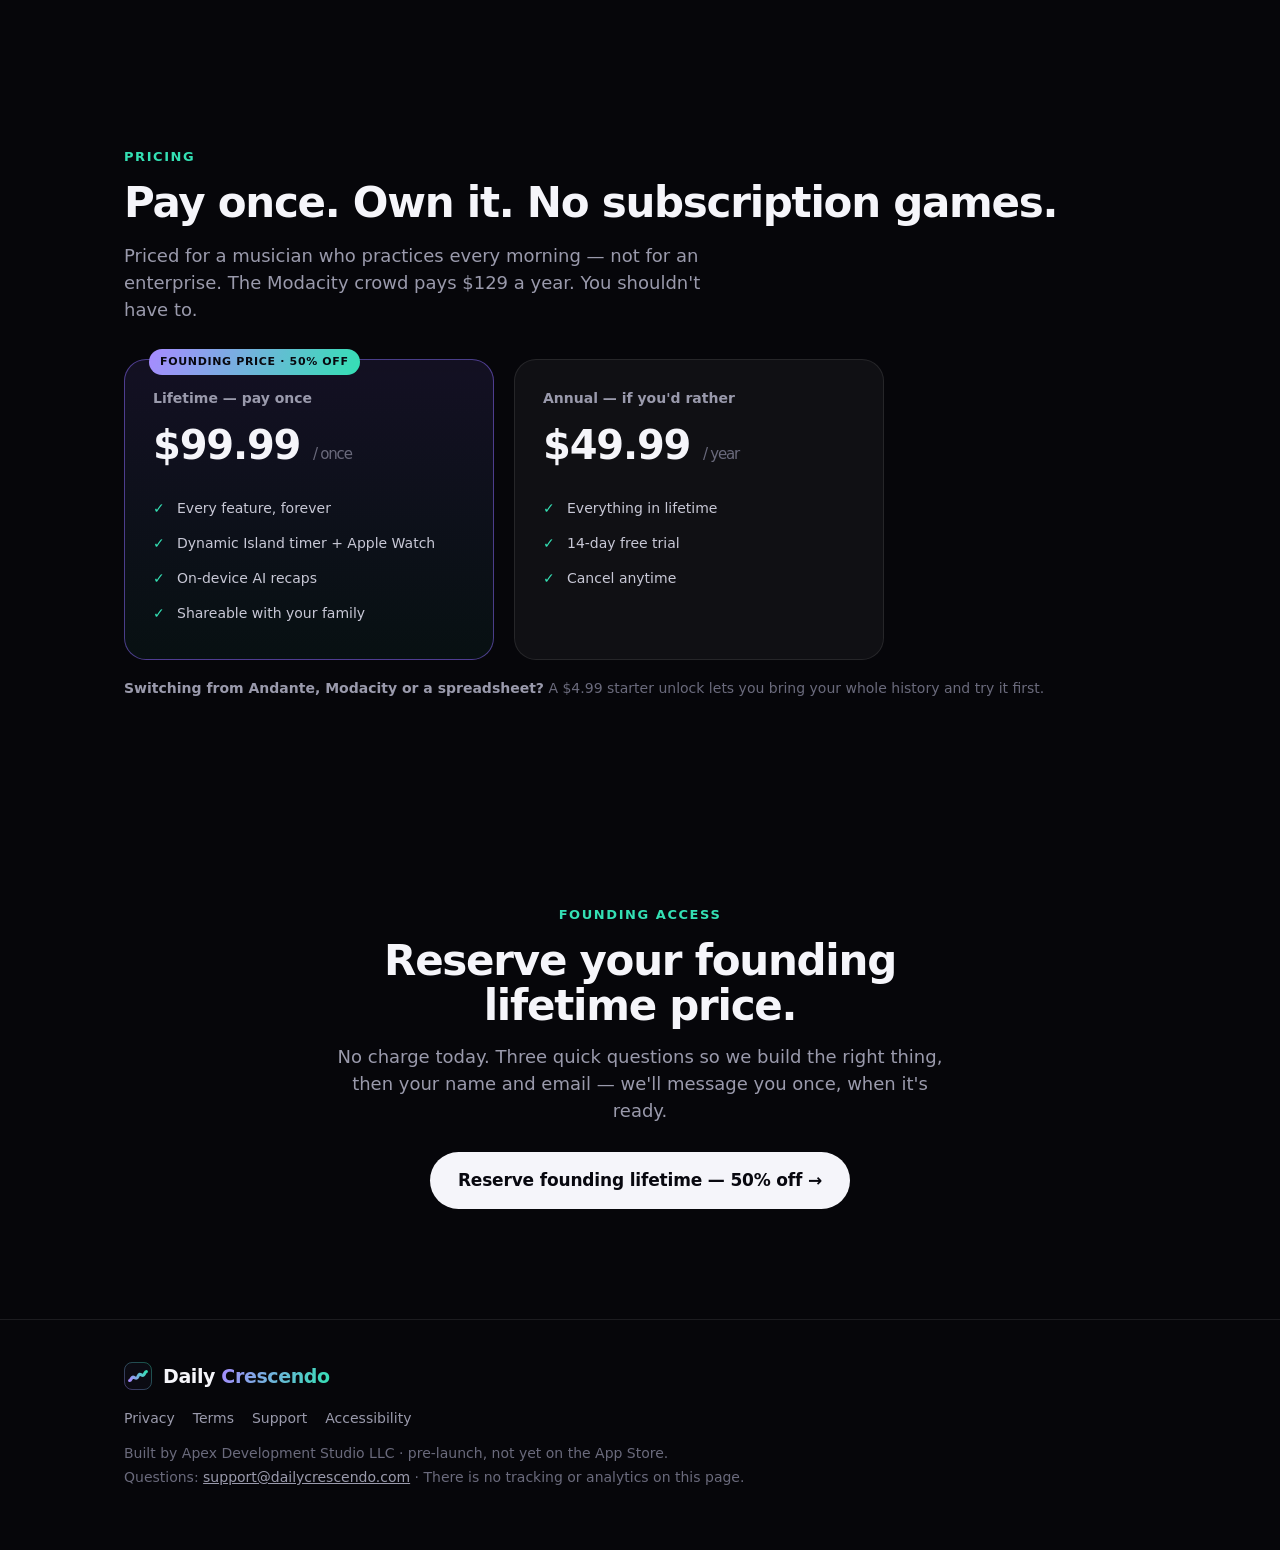
==== commit 9264287a: "feat: collect reserver name on reserve form (sent as Fernand contact name) Co-Authored-By: Claude Op" ====
--- a/index.html
+++ b/index.html
@@ -424,7 +424,7 @@
 <section class="reserve" id="reserve"><div class="wrap reveal">
   <div class="kick">Founding access</div>
   <h2>Reserve your founding lifetime price.</h2>
-  <p class="sub">No charge today. Three quick questions so we build the right thing, then your email — we'll message you once, when it's ready.</p>
+  <p class="sub">No charge today. Three quick questions so we build the right thing, then your name and email — we'll message you once, when it's ready.</p>
 
   <a class="btn primary" id="open" style="cursor:pointer" onclick="openForm(this)"><span>Reserve founding lifetime — 50% off →</span></a>
 
@@ -454,6 +454,9 @@
       <option value="no" selected>No — I practice myself</option>
       <option value="yes">Yes — I teach and might want to see students' practice</option>
     </select>
+
+    <label>Your name</label>
+    <input type="text" name="name" required placeholder="First and last name">
 
     <label>Email — one message, at launch. Nothing else.</label>
     <input type="email" name="email" required placeholder="you@example.com">
@@ -563,7 +566,7 @@
     fetch('https://api.getfernand.com/messenger/contact',{
       method:'POST',
       headers:{ 'Content-Type':'application/json','Accept':'application/json','X-AppId':'journey-tracker' },
-      body:JSON.stringify({ slug:'journey-tracker', name:email, email:email, subject:'Daily Crescendo — Founding reservation', message:message })
+      body:JSON.stringify({ slug:'journey-tracker', name:(fd.get('name')||'').trim()||email, email:email, subject:'Daily Crescendo — Founding reservation', message:message })
     })
       .then(function(r){ if(r.ok){ showThanks(); } else { throw new Error(); } })
       .catch(function(){ btn.disabled=false; btn.querySelector('span').textContent='Lock in my founding price'; err.classList.add('show'); });
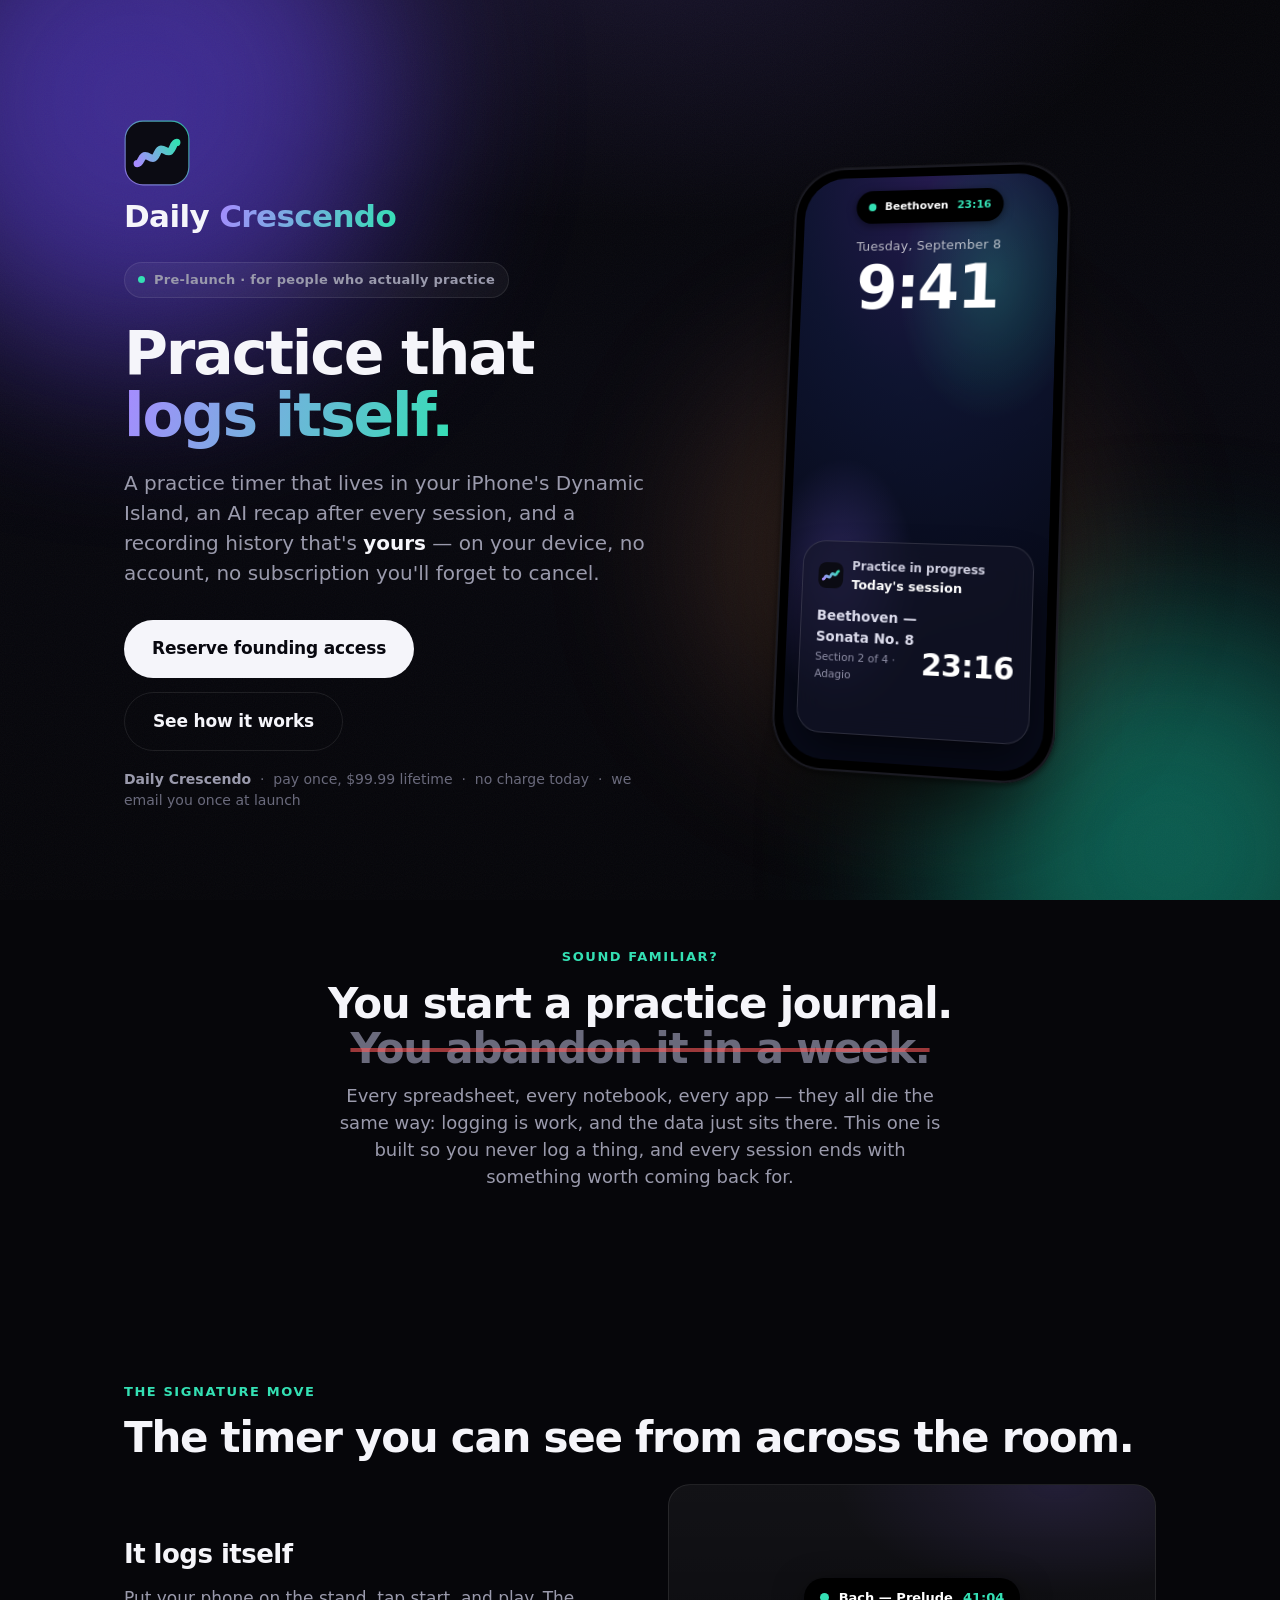
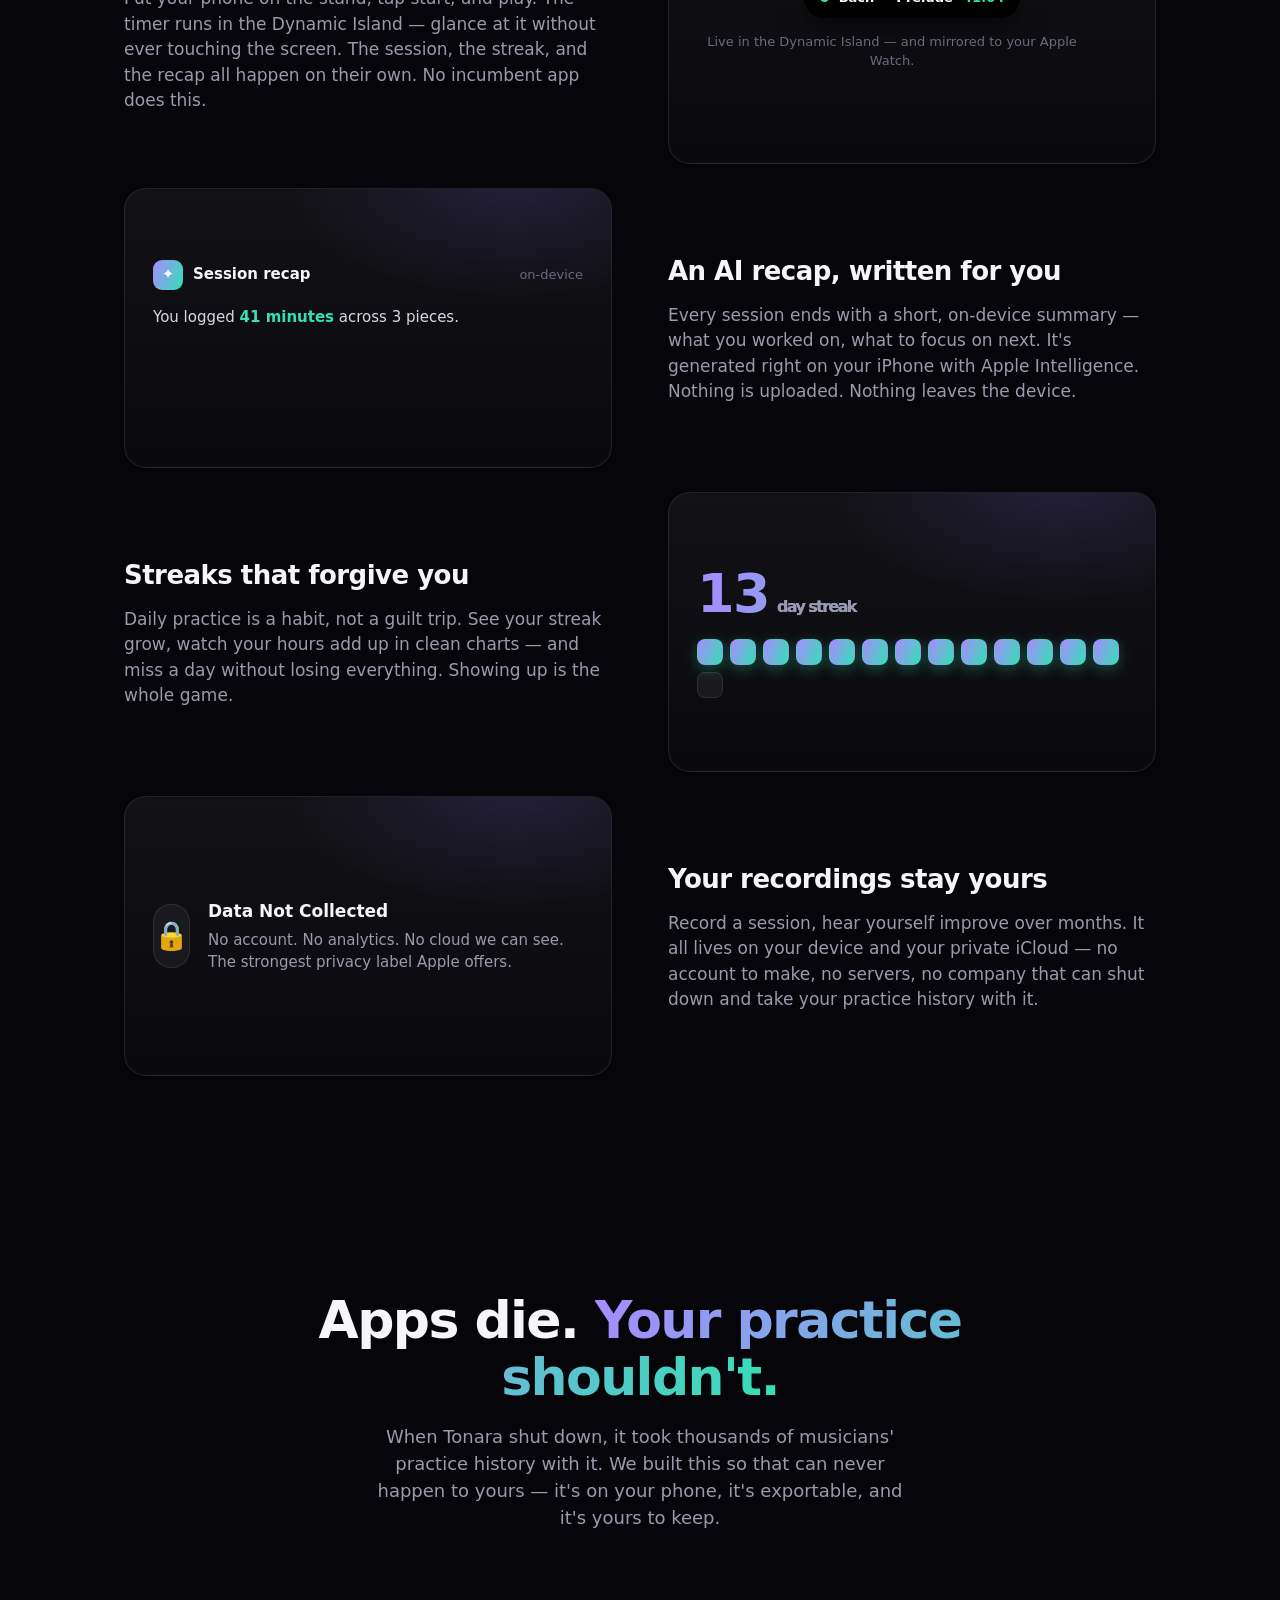
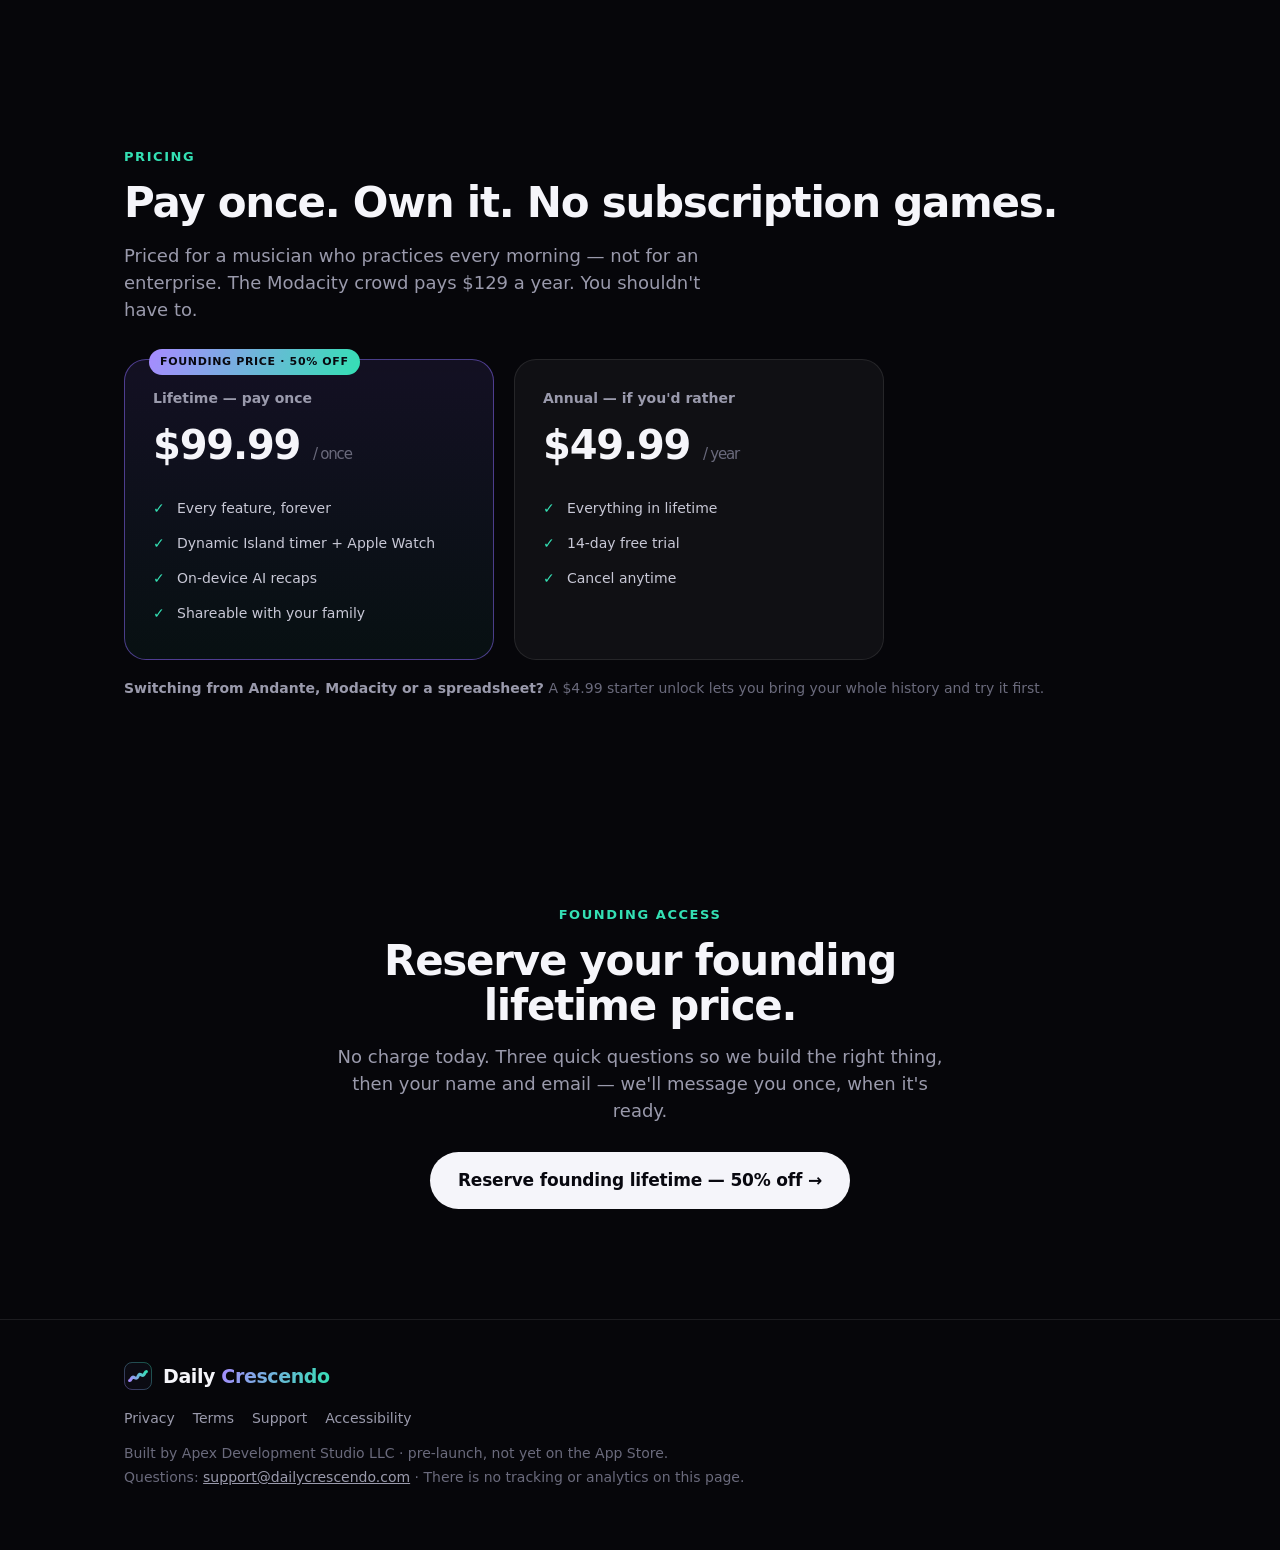
==== commit 9883b0ba: "fix(mobile): drop hero phone below copy + CTAs on small screens (remove order flip) Co-Authored-By: " ====
--- a/index.html
+++ b/index.html
@@ -240,8 +240,8 @@
   /* responsive */
   @media(max-width:840px){
     .hero{padding:104px 0 20px}
-    .hero .grid{grid-template-columns:1fr;gap:48px}
-    .stage{order:-1}
+    .hero .grid{grid-template-columns:1fr;gap:40px}
+    /* phone follows the copy on mobile: logo → headline → CTAs → device (no order flip) */
     .feat{grid-template-columns:1fr;gap:28px}
     .feat.rev{direction:ltr}
     .price-wrap{grid-template-columns:1fr}
